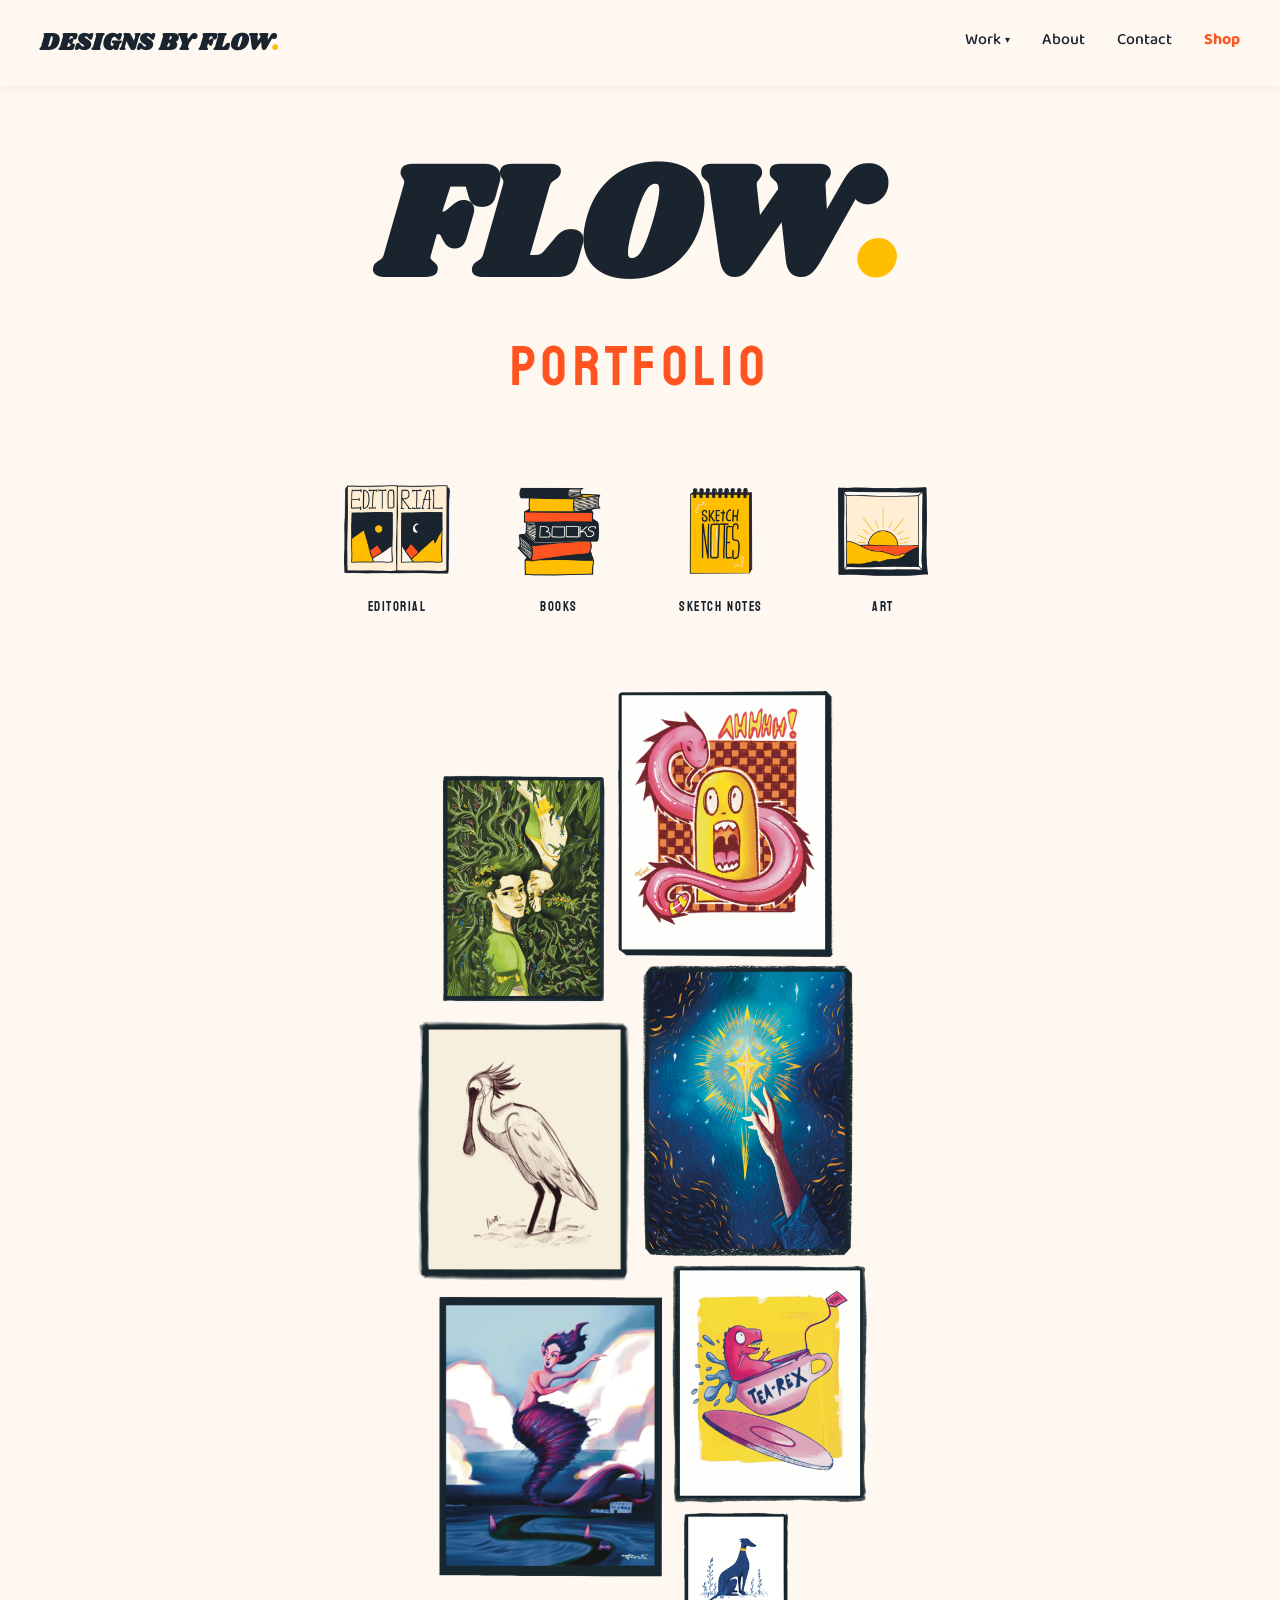
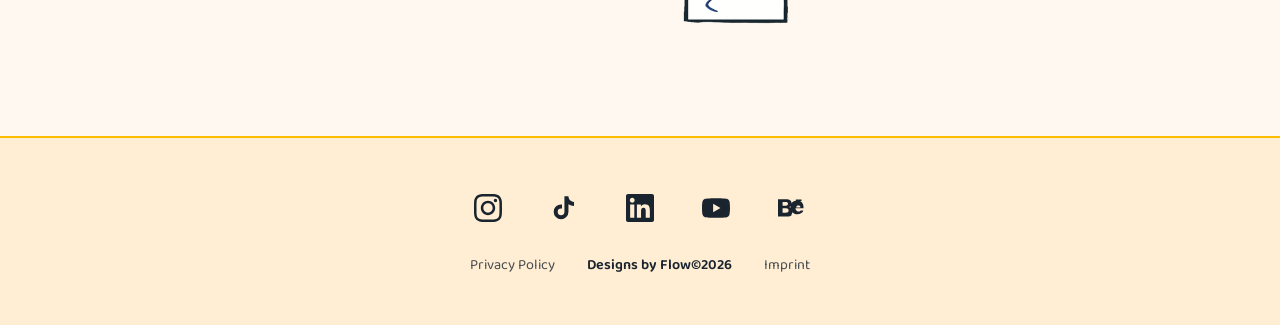
==== index.html @ cea5ba16 "Deploy from draft: 05a7e318e3d18e5c9013bb4d292ae86a891571ad" ====
<!DOCTYPE html>
<html lang="en">
<head>
  <meta charset="UTF-8">
  <meta name="viewport" content="width=device-width, initial-scale=1.0">
  <meta name="description" content="Designs by Flow — editorial work, book illustration, sketchnotes, and personal art.">
  <meta property="og:title" content="Designs by Flow">
  <meta property="og:description" content="Editorial work, book illustration, sketchnotes, and personal art.">
  <meta property="og:type" content="website">
  <meta property="og:url" content="https://yourwebsite.com">
  <title>Designs by Flow</title>
  <link rel="stylesheet" href="css/styles.css">
  <link rel="canonical" href="https://yourwebsite.com">
</head>
<body>
  <!-- HEADER -->
  <header>
    <div class="header-container">
      <a href="index.html" class="logo">DESIGNS BY FLOW<span class="logo-dot">.</span></a>
      <button class="mobile-menu-btn" aria-label="Toggle navigation menu">☰</button>
      <nav>
        <div class="nav-dropdown">
          <a href="index.html">Work <span class="dropdown-arrow">▾</span></a>
          <div class="dropdown-menu">
            <a href="editorial.html">Editorial</a>
            <a href="book.html">Books</a>
            <a href="sketchnotes.html">Sketch Notes</a>
            <a href="art.html">Art</a>
          </div>
        </div>
        <a href="about.html">About</a>
        <a href="contact.html">Contact</a>
        <a href="shop.html" class="nav-shop">Shop</a>
      </nav>
    </div>
  </header>

  <!-- MAIN CONTENT -->
  <main>

    <!-- HERO -->
    <section class="portfolio-hero" id="home">
      <h1>FLOW<span class="logo-dot">.</span></h1>
      <p class="portfolio-subtitle">Portfolio</p>

      <!-- CATEGORY NAV CARDS -->
      <nav class="category-nav" aria-label="Portfolio categories">
        <a href="editorial.html" class="category-nav-card">
          <img src="assets/icon-editorial.jpg" alt="Editorial" class="category-nav-img">
          <span class="category-nav-label">Editorial</span>
        </a>
        <a href="book.html" class="category-nav-card">
          <img src="assets/icon-books.jpg" alt="Books" class="category-nav-img">
          <span class="category-nav-label">Books</span>
        </a>
        <a href="sketchnotes.html" class="category-nav-card">
          <img src="assets/icon-sketchnotes.jpg" alt="Sketch Notes" class="category-nav-img">
          <span class="category-nav-label">Sketch Notes</span>
        </a>
        <a href="art.html" class="category-nav-card">
          <img src="assets/icon-art.jpg" alt="Art" class="category-nav-img">
          <span class="category-nav-label">Art</span>
        </a>
      </nav>

      <div class="hero-artwork">
        <img src="assets/hero-artwork.png" alt="Featured artwork">
      </div>
    </section>

  </main>

  <!-- FOOTER -->
  <footer class="simple">
    <div class="social-links">
      <a href="https://www.instagram.com/flow.illustration/" title="Instagram" aria-label="Instagram">
        <svg xmlns="http://www.w3.org/2000/svg" width="28" height="28" viewBox="0 0 24 24" fill="currentColor"><path d="M12 2.163c3.204 0 3.584.012 4.85.07 3.252.148 4.771 1.691 4.919 4.919.058 1.265.069 1.645.069 4.849 0 3.205-.012 3.584-.069 4.849-.149 3.225-1.664 4.771-4.919 4.919-1.266.058-1.644.07-4.85.07-3.204 0-3.584-.012-4.849-.07-3.26-.149-4.771-1.699-4.919-4.92-.058-1.265-.07-1.644-.07-4.849 0-3.204.013-3.583.07-4.849.149-3.227 1.664-4.771 4.919-4.919 1.266-.057 1.645-.069 4.849-.069zm0-2.163c-3.259 0-3.667.014-4.947.072-4.358.2-6.78 2.618-6.98 6.98-.059 1.281-.073 1.689-.073 4.948 0 3.259.014 3.668.072 4.948.2 4.358 2.618 6.78 6.98 6.98 1.281.058 1.689.072 4.948.072 3.259 0 3.668-.014 4.948-.072 4.354-.2 6.782-2.618 6.979-6.98.059-1.28.073-1.689.073-4.948 0-3.259-.014-3.667-.072-4.947-.196-4.354-2.617-6.78-6.979-6.98-1.281-.059-1.69-.073-4.949-.073zm0 5.838c-3.403 0-6.162 2.759-6.162 6.162s2.759 6.163 6.162 6.163 6.162-2.759 6.162-6.163c0-3.403-2.759-6.162-6.162-6.162zm0 10.162c-2.209 0-4-1.79-4-4 0-2.209 1.791-4 4-4s4 1.791 4 4c0 2.21-1.791 4-4 4zm6.406-11.845c-.796 0-1.441.645-1.441 1.44s.645 1.44 1.441 1.44c.795 0 1.439-.645 1.439-1.44s-.644-1.44-1.439-1.44z"/></svg>
      </a>
      <a href="https://www.tiktok.com/@designsbyflow" title="TikTok" aria-label="TikTok">
        <svg xmlns="http://www.w3.org/2000/svg" width="28" height="28" viewBox="0 0 24 24" fill="currentColor"><path d="M19.59 6.69a4.83 4.83 0 0 1-3.77-4.25V2h-3.45v13.67a2.89 2.89 0 0 1-2.88 2.5 2.89 2.89 0 0 1-2.89-2.89 2.89 2.89 0 0 1 2.89-2.89c.28 0 .54.04.79.1V9.01a6.34 6.34 0 0 0-.79-.05 6.34 6.34 0 0 0-6.34 6.34 6.34 6.34 0 0 0 6.34 6.34 6.34 6.34 0 0 0 6.33-6.34V8.69a8.18 8.18 0 0 0 4.78 1.53V6.77a4.85 4.85 0 0 1-1.01-.08z"/></svg>
      </a>
      <a href="https://www.linkedin.com/in/floriane-woodley-155141301/" title="LinkedIn" aria-label="LinkedIn">
        <svg xmlns="http://www.w3.org/2000/svg" width="28" height="28" viewBox="0 0 24 24" fill="currentColor"><path d="M20.447 20.452h-3.554v-5.569c0-1.328-.027-3.037-1.852-3.037-1.853 0-2.136 1.445-2.136 2.939v5.667H9.351V9h3.414v1.561h.046c.477-.9 1.637-1.85 3.37-1.85 3.601 0 4.267 2.37 4.267 5.455v6.286zM5.337 7.433c-1.144 0-2.063-.926-2.063-2.065 0-1.138.92-2.063 2.063-2.063 1.14 0 2.064.925 2.064 2.063 0 1.139-.925 2.065-2.064 2.065zm1.782 13.019H3.555V9h3.564v11.452zM22.225 0H1.771C.792 0 0 .774 0 1.729v20.542C0 23.227.792 24 1.771 24h20.451C23.2 24 24 23.227 24 22.271V1.729C24 .774 23.2 0 22.222 0h.003z"/></svg>
      </a>
      <a href="https://www.youtube.com/@flow.illustration" title="YouTube" aria-label="YouTube">
        <svg xmlns="http://www.w3.org/2000/svg" width="28" height="28" viewBox="0 0 24 24" fill="currentColor"><path d="M23.498 6.186a3.016 3.016 0 0 0-2.122-2.136C19.505 3.545 12 3.545 12 3.545s-7.505 0-9.377.505A3.017 3.017 0 0 0 .502 6.186C0 8.07 0 12 0 12s0 3.93.502 5.814a3.016 3.016 0 0 0 2.122 2.136c1.871.505 9.376.505 9.376.505s7.505 0 9.377-.505a3.015 3.015 0 0 0 2.122-2.136C24 15.93 24 12 24 12s0-3.93-.502-5.814zM9.545 15.568V8.432L15.818 12l-6.273 3.568z"/></svg>
      </a>
      <a href="https://www.behance.net/florianewoodley" title="Behance" aria-label="Behance">
        <svg xmlns="http://www.w3.org/2000/svg" width="28" height="28" viewBox="0 0 24 24" fill="currentColor"><path d="M6.938 4.503c.702 0 1.34.06 1.92.188.577.13 1.07.33 1.485.61.41.28.733.65.96 1.12.225.47.34 1.05.34 1.73 0 .74-.17 1.36-.507 1.86-.338.5-.837.9-1.502 1.22.906.26 1.576.72 2.022 1.37.448.66.665 1.45.665 2.36 0 .75-.13 1.39-.41 1.93-.28.55-.67 1-.16 1.35-.49.35-1.05.61-1.68.78-.63.17-1.3.25-2.01.25H0V4.49l6.938.013zm-.34 5.65c.585 0 1.063-.14 1.437-.42.374-.28.558-.7.558-1.27 0-.31-.056-.57-.168-.78-.11-.21-.268-.37-.468-.49-.2-.12-.43-.2-.69-.25-.26-.04-.535-.06-.822-.06H3.93v3.27h2.668zm.16 5.9c.317 0 .617-.03.9-.09s.53-.16.742-.31c.21-.14.38-.34.5-.58.12-.24.185-.54.185-.9 0-.72-.2-1.23-.602-1.54-.4-.3-.935-.45-1.6-.45H3.93v3.87h2.828zm9.578-1.44c.317.308.77.463 1.37.463.427 0 .794-.107 1.103-.32.308-.214.497-.443.57-.69h2.31c-.37 1.15-1.01 1.97-1.93 2.46-.92.49-2.01.74-3.27.74-.89 0-1.69-.14-2.4-.43-.71-.29-1.31-.69-1.8-1.21-.49-.52-.87-1.14-1.12-1.87-.26-.72-.39-1.52-.39-2.38 0-.84.13-1.62.4-2.34.27-.72.65-1.34 1.14-1.87.49-.52 1.09-.93 1.79-1.22.7-.29 1.48-.44 2.33-.44.95 0 1.78.18 2.49.55.71.37 1.3.87 1.76 1.5.46.63.8 1.35.99 2.16.19.81.25 1.66.17 2.55h-6.89c0 .68.23 1.31.55 1.62zm2.39-4.42c-.25-.27-.65-.4-1.21-.4-.35 0-.64.06-.87.17-.23.11-.41.25-.56.42-.14.17-.24.35-.3.55-.06.2-.1.38-.11.56h3.58c-.07-.59-.27-1.03-.53-1.3zm-3.44-5.47h4.87v1.17h-4.87V4.72z"/></svg>
      </a>
    </div>
    <div class="footer-legal">
      <a href="privacy-policy.html">Privacy Policy</a>
      <span>Designs by Flow©<span id="copyright-year"></span><script>document.getElementById("copyright-year").textContent=new Date().getFullYear();</script></span>
      <a href="imprint.html">Imprint</a>
    </div>
  </footer>

  <script src="js/script.js"></script>
</body>
</html>
---- css/styles.css ----
/* 
  Website Stylesheet
  Color Palette:
  - Primary: #FFBF00
  - Accent: #FF5420
  - Text: #19242F
  - Background: #FFF8F1
  - Alt Background: #FFEED3
  
  Typography:
  - Headings (H1): Shrikhand
  - Subheadings (H2-H4): Bayon
  - Body: Baloo Bhai 2
*/

/* ===== SELF-HOSTED FONTS ===== */
@font-face {
  font-family: 'Shrikhand';
  font-style: normal;
  font-weight: 400;
  font-display: swap;
  src: url('../fonts/shrikhand-regular.ttf') format('truetype');
}

@font-face {
  font-family: 'Bayon';
  font-style: normal;
  font-weight: 400;
  font-display: swap;
  src: url('../fonts/bayon-regular.ttf') format('truetype');
}

@font-face {
  font-family: 'Baloo Bhai 2';
  font-style: normal;
  font-weight: 400;
  font-display: swap;
  src: url('../fonts/baloo-bhai-2-400.ttf') format('truetype');
}

@font-face {
  font-family: 'Baloo Bhai 2';
  font-style: normal;
  font-weight: 500;
  font-display: swap;
  src: url('../fonts/baloo-bhai-2-500.ttf') format('truetype');
}

@font-face {
  font-family: 'Baloo Bhai 2';
  font-style: normal;
  font-weight: 600;
  font-display: swap;
  src: url('../fonts/baloo-bhai-2-600.ttf') format('truetype');
}

@font-face {
  font-family: 'Baloo Bhai 2';
  font-style: normal;
  font-weight: 700;
  font-display: swap;
  src: url('../fonts/baloo-bhai-2-700.ttf') format('truetype');
}

/* ===== CSS VARIABLES ===== */
:root {
  --primary: #FFBF00;
  --accent: #FF5420;
  --text: #19242F;
  --background: #FFF8F1;
  --alt-background: #FFEED3;
  
  /* Typography */
  --font-heading: 'Shrikhand', cursive;
  --font-subheading: 'Bayon', sans-serif;
  --font-body: 'Baloo Bhai 2', sans-serif;
  
  /* Spacing */
  --space-xs: 0.5rem;
  --space-sm: 1rem;
  --space-md: 1.5rem;
  --space-lg: 2rem;
  --space-xl: 3rem;
  --space-2xl: 4rem;
  
  /* Border Radius for rounded, soft shapes */
  --radius-sm: 1rem;
  --radius-md: 8px;
  --radius-lg: 2rem;
  --radius-xl: 3rem;
}

/* ===== RESET & BASE STYLES ===== */
* {
  margin: 0;
  padding: 0;
  box-sizing: border-box;
}

html {
  scroll-behavior: smooth;
}

body {
  font-family: var(--font-body);
  color: var(--text);
  background-color: var(--background);
  line-height: 1.6;
  overflow-x: hidden;
}

/* ===== TYPOGRAPHY ===== */
h1 {
  font-family: var(--font-heading);
  font-size: clamp(2rem, 8vw, 3.5rem);
  line-height: 1.2;
  margin-bottom: var(--space-lg);
  color: var(--text);
  text-transform: uppercase;
}

h2 {
  font-family: var(--font-subheading);
  font-size: clamp(2rem, 6vw, 3.5rem);
  line-height: 1.3;
  margin-bottom: var(--space-md);
  color: var(--text);
  text-transform: uppercase;
}

h3 {
  font-family: var(--font-subheading);
  font-size: clamp(1.5rem, 4.5vw, 2.25rem);
  line-height: 1.3;
  margin-bottom: var(--space-md);
  color: var(--text);
  text-transform: uppercase;
}

h4 {
  font-family: var(--font-subheading);
  font-size: 1.35rem;
  margin-bottom: var(--space-sm);
  color: var(--text);
  text-transform: uppercase;
}

p {
  font-size: 1rem;
  margin-bottom: var(--space-md);
  max-width: 65ch;
  line-height: 1.8;
}

a {
  color: var(--text);
  text-decoration: none;
  transition: color 0.3s ease;
}

a:hover {
  color: var(--accent);
}

.project p a {
  color: var(--accent);
}

.project p {
  max-width: 100%;
}

/* ===== BUTTONS ===== */
.btn {
  display: inline-flex;
  align-items: center;
  justify-content: center;
  padding: var(--space-md) var(--space-lg);
  font-family: var(--font-body);
  font-size: 1rem;
  font-weight: 600;
  border: none;
  border-radius: var(--radius-lg);
  cursor: pointer;
  transition: all 0.3s ease;
  text-decoration: none;
  gap: var(--space-sm);
}

.btn-primary {
  background-color: var(--primary);
  color: var(--text);
  box-shadow: 0 4px 15px rgba(255, 191, 0, 0.3);
}

.btn-primary:hover {
  background-color: var(--accent);
  box-shadow: 0 6px 20px rgba(255, 84, 32, 0.4);
  transform: translateY(-2px);
}

.btn-secondary {
  background-color: transparent;
  color: var(--text);
  border: 2px solid var(--primary);
}

.btn-secondary:hover {
  background-color: var(--primary);
  color: var(--text);
}

/* ===== HEADER & NAVIGATION ===== */
header {
  background-color: var(--background);
  padding: var(--space-md) var(--space-lg);
  position: sticky;
  top: 0;
  z-index: 100;
  box-shadow: 0 2px 10px rgba(0, 0, 0, 0.05);
}

.header-container {
  max-width: 1200px;
  margin: 0 auto;
  display: flex;
  justify-content: space-between;
  align-items: center;
  gap: var(--space-md);
}

.logo {
  font-family: var(--font-heading);
  font-size: 1.5rem;
  color: var(--text);
  font-weight: bold;
}

nav {
  display: flex;
  gap: var(--space-lg);
  align-items: center;
}

nav a {
  font-family: var(--font-body);
  font-weight: 500;
  position: relative;
  padding-bottom: 0.25rem;
}

nav a::after {
  content: '';
  position: absolute;
  bottom: 0;
  left: 0;
  width: 0;
  height: 2px;
  background-color: var(--primary);
  transition: width 0.3s ease;
}

nav a:hover::after {
  width: 100%;
}

.nav-cta {
  margin-left: var(--space-md);
}

.mobile-menu-btn {
  display: none;
  background: none;
  border: none;
  font-size: 1.5rem;
  cursor: pointer;
  color: var(--text);
}

/* ===== MAIN CONTENT ===== */
main {
  max-width: 1200px;
  margin: 0 auto;
  padding: 0 var(--space-lg);
}

section {
  padding: var(--space-2xl) 0;
}

section.alt-bg {
  background-color: var(--alt-background);
  margin: var(--space-2xl) 0;
  padding: var(--space-2xl) var(--space-lg);
  border-radius: var(--radius-lg);
}

/* ===== HERO SECTION ===== */
.hero {
  display: flex;
  flex-direction: column;
  align-items: center;
  text-align: center;
  gap: var(--space-lg);
  padding: var(--space-2xl) 0;
  min-height: 60vh;
  display: flex;
  justify-content: center;
}

.hero h1 {
  max-width: 800px;
}

.hero p {
  font-size: 1.1rem;
  max-width: 600px;
  margin: 0 auto var(--space-lg);
}

.hero-cta {
  display: flex;
  gap: var(--space-md);
  justify-content: center;
  flex-wrap: wrap;
}

/* ===== WORK CATEGORIES SECTION ===== */
.categories {
  display: grid;
  grid-template-columns: repeat(auto-fit, minmax(250px, 1fr));
  gap: var(--space-lg);
  margin: var(--space-xl) 0;
}

.category-card {
  padding: var(--space-xl);
  background: linear-gradient(135deg, var(--primary) 0%, var(--alt-background) 100%);
  border-radius: var(--radius-xl);
  text-align: center;
  display: flex;
  flex-direction: column;
  align-items: center;
  justify-content: center;
  min-height: 200px;
  cursor: pointer;
  transition: all 0.3s ease;
  text-decoration: none;
  color: var(--text);
}

.category-card:hover {
  transform: translateY(-8px);
  box-shadow: 0 15px 40px rgba(255, 84, 32, 0.2);
  background: linear-gradient(135deg, var(--accent) 0%, var(--primary) 100%);
}

.category-card h2 {
  margin: 0;
}

/* ===== FEATURED WORK SECTION ===== */
.featured-work {
  margin: var(--space-2xl) 0;
}

.work-grid {
  display: grid;
  grid-template-columns: repeat(auto-fit, minmax(280px, 1fr));
  gap: var(--space-lg);
  margin: var(--space-xl) 0;
}

.work-item {
  border-radius: var(--radius-lg);
  overflow: hidden;
  box-shadow: 0 5px 20px rgba(0, 0, 0, 0.08);
  transition: transform 0.3s ease, box-shadow 0.3s ease;
}

.work-item:hover {
  transform: translateY(-5px);
  box-shadow: 0 15px 40px rgba(255, 84, 32, 0.15);
}

.work-item img {
  width: 100%;
  height: auto;
  display: block;
  border-radius: var(--radius-lg);
}

/* ===== ABOUT SECTION ===== */
.about-hero {
  margin-bottom: var(--space-lg);
}

.about-hero-inner {
  display: flex;
  gap: var(--space-lg);
  align-items: stretch;
}

.about-hero-image {
  flex: 0 0 45%;
  border-radius: var(--radius-md);
  overflow: hidden;
  position: relative;
}

.about-portrait {
  position: absolute;
  inset: 0;
  width: 100%;
  height: 100%;
  object-fit: cover;
  object-position: center;
  display: block;
}

.about-hero-content {
  flex: 1;
}

.about-hero-content h1.display-heading {
  font-size: clamp(2.5rem, 6vw, 4.5rem);
  text-align: left;
  margin-top: 0;
  margin-bottom: var(--space-sm);
}

.about-hero-content p {
  margin-top: 0;
  margin-bottom: var(--space-md);
}

@media (max-width: 768px) {
  .about-hero-inner {
    flex-direction: column;
  }

  .about-hero-image {
    flex: none;
    width: 100%;
    height: 35vh;
    max-height: 300px;
  }

  .about-portrait {
    position: relative;
    inset: auto;
    width: 100%;
    height: 100%;
  }
}

.skills {
  display: flex;
  gap: var(--space-sm);
  flex-wrap: wrap;
  margin-top: var(--space-md);
}

.skill-badge {
  background-color: var(--primary);
  color: var(--text);
  padding: var(--space-sm) var(--space-md);
  border-radius: var(--radius-md);
  font-size: 0.95rem;
  font-weight: 500;
}

/* ===== CONTACT FORM ===== */
.contact-section {
  padding: var(--space-2xl) var(--space-xl);
}

.contact-layout {
  max-width: 1100px;
  margin: 0 auto;
  display: grid;
  grid-template-columns: 1fr 1.2fr;
  gap: var(--space-2xl);
  align-items: start;
}

.contact-intro {
  padding-top: var(--space-sm);
}

.contact-heading {
  font-family: var(--font-heading);
  font-size: clamp(2rem, 4.5vw, 3.5rem);
  line-height: 1.1;
  margin-bottom: var(--space-lg);
  color: var(--text);
  text-transform: uppercase;
  white-space: nowrap;
}

.contact-subheading {
  font-family: var(--font-subheading);
  font-size: clamp(1.2rem, 3vw, 1.6rem);
  text-transform: uppercase;
  color: var(--accent);
  margin-bottom: 0;
}

.contact-intro p {
  font-size: 1.1rem;
  line-height: 1.7;
  margin-top: -0.6rem;
  margin-bottom: var(--space-sm);
}

.contact-email-link {
  color: var(--text);
  font-weight: 400;
  text-decoration: none;
  border-bottom: 1px solid var(--text);
  transition: color 0.2s, border-color 0.2s;
}
.contact-email-link:hover {
  color: var(--accent);
  border-color: var(--accent);
}

.contact-form {
  display: flex;
  flex-direction: column;
  gap: var(--space-md);
}

.form-row {
  display: grid;
  grid-template-columns: 1fr 1fr;
  gap: var(--space-md);
}

.form-group {
  display: flex;
  flex-direction: column;
}

.form-group label {
  font-weight: 600;
  margin-bottom: var(--space-xs);
  color: var(--text);
  font-size: 0.95rem;
}

.form-group .required {
  font-weight: 400;
  opacity: 0.6;
}

.form-group input,
.form-group textarea {
  padding: var(--space-sm) 0;
  border: none;
  border-bottom: 2px solid var(--text);
  border-radius: 0;
  font-family: var(--font-body);
  font-size: 1rem;
  color: var(--text);
  background-color: transparent;
  transition: border-color 0.3s ease;
}

.form-group input:focus,
.form-group textarea:focus {
  outline: none;
  border-bottom-color: var(--accent);
}

.form-group textarea {
  resize: vertical;
  min-height: 150px;
}

.form-submit {
  align-self: flex-start;
}

.privacy-notice {
  font-size: 0.9rem;
  color: var(--text);
  opacity: 0.7;
}

/* ===== CTA SECTION ===== */
.cta-section {
  text-align: center;
  padding: var(--space-2xl);
  background: linear-gradient(135deg, var(--primary) 0%, var(--alt-background) 100%);
  border-radius: var(--radius-xl);
  margin: var(--space-2xl) 0;
}

.cta-section h2 {
  margin-bottom: var(--space-lg);
}

/* ===== FOOTER ===== */
footer {
  background-color: var(--alt-background);
  margin-top: var(--space-2xl);
  padding: var(--space-2xl) var(--space-lg);
  border-top: 2px solid var(--primary);
}

.footer-container {
  max-width: 1200px;
  margin: 0 auto;
}

.footer-content {
  display: grid;
  grid-template-columns: repeat(auto-fit, minmax(250px, 1fr));
  gap: var(--space-xl);
  margin-bottom: var(--space-lg);
}

.footer-section h4 {
  color: var(--accent);
  margin-bottom: var(--space-md);
}

.footer-links {
  display: flex;
  flex-direction: column;
  gap: var(--space-sm);
}

.social-links {
  display: flex;
  gap: var(--space-md);
  flex-wrap: wrap;
}

.social-links a {
  display: inline-flex;
  align-items: center;
  justify-content: center;
  width: 45px;
  height: 45px;
  background-color: var(--primary);
  border-radius: var(--radius-md);
  color: var(--text);
  font-weight: bold;
  transition: all 0.3s ease;
}

.social-links a:hover {
  background-color: var(--accent);
  transform: translateY(-3px);
}

.footer-bottom {
  border-top: 1px solid var(--primary);
  padding-top: var(--space-md);
  text-align: center;
  font-size: 0.9rem;
}

/* ===== CATEGORY PAGES ===== */
.category-header {
  margin-bottom: var(--space-md);
  text-align: center;
}

.category-header p {
  max-width: 60ch;
  margin-left: auto;
  margin-right: auto;
}

/* ===== EDITORIAL HERO ===== */
.editorial-hero {
  margin-bottom: var(--space-lg);
}

.editorial-hero-inner {
  display: flex;
  gap: var(--space-lg);
  align-items: stretch;
}

.editorial-hero-image {
  flex: 0 0 45%;
  border-radius: var(--radius-md);
  overflow: hidden;
  position: relative;
}

.editorial-hero-image img {
  position: absolute;
  inset: 0;
  width: 100%;
  height: 100%;
  object-fit: cover;
  object-position: center;
  display: block;
}

.editorial-hero-content {
  flex: 1;
}

.editorial-hero .display-heading {
  font-size: clamp(2.5rem, 6vw, 4.5rem);
  text-align: left;
  margin-top: 0;
  margin-bottom: var(--space-md);
}

.editorial-hero-text {
  max-width: 100ch;
  margin-top: 0;
}

@media (max-width: 768px) {
  .editorial-hero-inner {
    flex-direction: column;
  }

  .editorial-hero-image {
    flex: none;
    width: 100%;
  }

  .editorial-hero-image img {
    position: relative;
    inset: auto;
    width: 100%;
    height: 35vh;
    max-height: 300px;
    object-fit: cover;
  }

  .editorial-hero .display-heading {
    margin-top: var(--space-md);
  }
}

.project {
  margin: var(--space-md) 0;
}

.project h3 {
  color: var(--accent);
}

.project-images {
  display: grid;
  grid-template-columns: 1fr 1fr;
  gap: var(--space-md);
  margin: var(--space-lg) 0;
}

.project-images img {
  width: 100%;
  height: auto;
  border-radius: var(--radius-md);
  box-shadow: 0 5px 20px rgba(0, 0, 0, 0.08);
}

/* Constrain height on interior spread images to reduce white space */
.project-images img:nth-child(1),
.project-images img:nth-child(2),
.project-images img:nth-child(3) {
  height: 38vw;
  max-height: 520px;
  object-fit: cover;
  object-position: center;
}

/* Full-width images: 1, 2, 3, 4, 7 */
.project-images img:nth-child(1),
.project-images img:nth-child(2),
.project-images img:nth-child(3),
.project-images img:nth-child(4),
.project-images img:nth-child(7) {
  grid-column: 1 / -1;
}

/* 3-column image grid for sketchnotes/graphic recording */
.project-grid {
  display: grid;
  grid-template-columns: repeat(3, 1fr);
  gap: var(--space-md);
  margin: var(--space-lg) 0;
}

.project-grid img {
  width: 100%;
  aspect-ratio: 3 / 4;
  object-fit: cover;
  object-position: center;
  border-radius: var(--radius-md);
  box-shadow: 0 5px 20px rgba(0, 0, 0, 0.08);
}

@media (max-width: 768px) {
  .project-grid {
    grid-template-columns: 1fr;
  }
}

/* ===== BOOK PAGE ===== */
/*
  All image sections use the same two-column layout:
  two explicit flex columns let images stack at their natural proportions,
  so portrait illustrations are tall and landscape spreads are short.
*/

/* World of Colours grid — book-7 is a standalone item so it can be
   placed independently on desktop and ordered independently on mobile */

/* Desktop: explicit grid placement */
.woc-grid {
  grid-template-columns: 1fr 1fr;
}

.woc-hero {
  grid-column: 1;
  grid-row: 1;
  width: 100%;
  height: 100%;         /* fills the full row height as it expands */
  min-height: 200px;
  display: block;
  object-fit: cover;    /* crops to fill, no distortion */
  object-position: center;
  border-radius: var(--radius-md);
  box-shadow: 0 5px 20px rgba(0, 0, 0, 0.08);
}

.woc-images {
  grid-column: 1;
  grid-row: 2;
}

.woc-content {
  grid-column: 2;
  grid-row: 1 / 3; /* spans both rows */
}

/* — Inline text cell (title + intro sitting inside the image grid) — */
.book-col-text {
  padding: 0 0 var(--space-sm); /* no top padding — heading lines up with image top */
}

.book-col-text .display-heading {
  font-size: clamp(2rem, 4vw, 3rem);
  text-align: left;
  margin-bottom: var(--space-md);
}

.display-heading-sub {
  font-family: var(--font-subheading);
  color: var(--accent);
  display: block;
  line-height: 1;
}

.book-col-text p {
  max-width: 100%;
}

/* First section has no top margin since text starts the layout */
.book-section--flush {
  margin-top: var(--space-lg);
}

/* Both columns end at the same horizontal line:
   the grid stretches both cols to equal height, and the last
   image in each col expands (with object-fit: cover) to fill
   whatever space remains. */
.book-col-grid--balanced {
  align-items: stretch;
}

.book-col-grid--balanced .book-col {
  height: 100%;
}

.book-col-grid--balanced .book-col img:last-child {
  flex: 1;
  height: 0;        /* lets flex-grow control the height */
  min-height: 120px;
  object-fit: cover;
  object-position: center;
}

/* — Project sections (Book Cover, Icon Library, Children's Book) — */
.book-section {
  margin: var(--space-2xl) 0;
}

.book-section h3 {
  font-family: var(--font-subheading);
  font-size: clamp(1.5rem, 4.5vw, 2.25rem);
  color: var(--accent);
  text-transform: uppercase;
  text-align: center;
  margin-bottom: var(--space-md);
}

.book-section-desc {
  max-width: 55ch;
  margin-bottom: var(--space-lg);
}

/* Heading inside a column (left-aligned, matches column width) */
.book-col-heading {
  font-family: var(--font-subheading);
  font-size: clamp(1.5rem, 4.5vw, 2.25rem);
  color: var(--accent);
  text-transform: uppercase;
  text-align: left;
  margin-bottom: var(--space-md);
}

/* Full-width image sitting below a 2-col grid */
.book-section-full-img {
  display: block;
  width: 100%;
  height: auto;
  border-radius: var(--radius-md);
  box-shadow: 0 5px 20px rgba(0, 0, 0, 0.08);
  margin-top: var(--space-md);
}

/* — 2-col grid shared by all project sections — */
.book-col-grid {
  display: grid;
  grid-template-columns: 1fr 1fr;
  gap: var(--space-md);
  align-items: start;
}

.book-col {
  display: flex;
  flex-direction: column;
  gap: var(--space-md);
}

.book-col img {
  width: 100%;
  height: auto;
  display: block;
  border-radius: var(--radius-md);
  box-shadow: 0 5px 20px rgba(0, 0, 0, 0.08);
}

/* Gallery hover + lightbox */
.project-grid img,
.project-images img,
.book-col img {
  cursor: pointer;
  transition: transform 0.2s ease, box-shadow 0.2s ease;
}
.project-grid img:hover,
.project-images img:hover,
.book-col img:hover {
  transform: scale(1.03);
  box-shadow: 0 10px 40px rgba(0,0,0,0.25);
}

/* Hero image hover — scale the container so overflow:hidden doesn't clip it */
.editorial-hero-image {
  transition: transform 0.2s ease, box-shadow 0.2s ease;
  cursor: pointer;
}
.editorial-hero-image:hover {
  transform: scale(1.03);
  box-shadow: 0 10px 40px rgba(0,0,0,0.25);
}

/* Book page woc-hero */
.woc-hero {
  cursor: pointer;
  transition: transform 0.2s ease, box-shadow 0.2s ease;
}
.woc-hero:hover {
  transform: scale(1.03);
  box-shadow: 0 10px 40px rgba(0,0,0,0.25);
}

/* Lightbox overlay */
#lightbox {
  display: none;
  position: fixed;
  inset: 0;
  background: rgba(0,0,0,0.92);
  z-index: 9999;
  align-items: center;
  justify-content: center;
}
#lightbox.open { display: flex; }

#lightbox img {
  max-width: min(90vw, 1000px);
  max-height: 88vh;
  object-fit: contain;
  border-radius: 4px;
  box-shadow: 0 8px 40px rgba(0,0,0,0.6);
  user-select: none;
}

.lightbox-close {
  position: fixed;
  top: 1.25rem;
  right: 1.5rem;
  background: none;
  border: none;
  color: #fff;
  font-size: 2rem;
  cursor: pointer;
  line-height: 1;
  opacity: 0.7;
  transition: opacity 0.15s;
  z-index: 10000;
}
.lightbox-close:hover { opacity: 1; }

.lightbox-nav {
  position: fixed;
  top: 50%;
  transform: translateY(-50%);
  background: rgba(255,255,255,0.12);
  border: none;
  color: #fff;
  font-size: 1.75rem;
  width: 3rem;
  height: 5rem;
  cursor: pointer;
  border-radius: 4px;
  display: flex;
  align-items: center;
  justify-content: center;
  transition: background 0.15s;
  z-index: 10000;
}
.lightbox-nav:hover { background: rgba(255,255,255,0.25); }
.lightbox-prev { left: 1rem; }
.lightbox-next { right: 1rem; }

.lightbox-counter {
  position: fixed;
  bottom: 1.25rem;
  left: 50%;
  transform: translateX(-50%);
  color: rgba(255,255,255,0.5);
  font-size: 0.85rem;
  letter-spacing: 0.05em;
  z-index: 10000;
}

/* — Mobile — */
@media (max-width: 768px) {
  .book-col-grid {
    grid-template-columns: 1fr;
  }

  /* World of Colours: reset explicit placement so items flow in a
     single column, then use order to get: image → text → images */
  .woc-hero   { grid-column: auto; grid-row: auto; order: 1;
                max-height: 260px; object-fit: cover; object-position: center; }
  .woc-content { grid-column: auto; grid-row: auto; order: 2; }
  .woc-images  { grid-column: auto; grid-row: auto; order: 3; }
}

/* ===== LEGAL PAGES ===== */
.legal-content {
  max-width: 800px;
  margin: 0 auto;
  padding: var(--space-xl) 0;
}

.legal-content p,
.legal-content li {
  font-size: 1.1rem;
}

.legal-content h1 {
  font-size: clamp(2rem, 4vw, 3rem);
  color: var(--text);
}

.legal-content h2 {
  font-size: clamp(1.5rem, 4.5vw, 2.25rem);
  color: var(--text);
  margin-top: var(--space-2xl);
  margin-bottom: var(--space-md);
}

.legal-content h3 {
  color: var(--text);
}

.legal-content h3 {
  margin-top: var(--space-lg);
}

.legal-content ul,
.legal-content ol {
  margin-left: var(--space-lg);
  margin-bottom: var(--space-md);
}

.legal-content li {
  margin-bottom: var(--space-sm);
}

/* ===== RESPONSIVE DESIGN ===== */
@media (max-width: 768px) {
  :root {
    --space-lg: 1.5rem;
    --space-xl: 2rem;
    --space-2xl: 2.5rem;
  }
  
  .header-container {
    flex-wrap: wrap;
    gap: var(--space-sm);
  }
  
  nav {
    order: 3;
    width: 100%;
    flex-direction: column;
    gap: var(--space-sm);
    display: none;
  }
  
  nav.active {
    display: flex;
  }
  
  .mobile-menu-btn {
    display: block;
  }
  
  .logo {
    flex: 1;
  }
  
  .nav-cta {
    margin-left: 0;
  }
  
  .hero {
    min-height: 50vh;
    padding: var(--space-xl) 0;
  }
  
  .categories {
    grid-template-columns: 1fr;
  }
  
  .work-grid {
    grid-template-columns: 1fr;
  }
  
  .footer-content {
    grid-template-columns: 1fr;
  }
  
  .social-links {
    justify-content: center;
  }
  
  section {
    padding: var(--space-xl) 0;
  }
  
  main {
    padding: 0 var(--space-md);
  }
  
  header {
    padding: var(--space-md);
  }
}

@media (max-width: 480px) {
  :root {
    --space-lg: 1rem;
    --space-xl: 1.5rem;
    --space-2xl: 2rem;
    --radius-lg: 1rem;
    --radius-xl: 1.5rem;
  }
  
  h1 {
    font-size: 1.75rem;
  }
  
  h2 {
    font-size: 1.25rem;
  }
  
  .hero-cta {
    flex-direction: column;
  }
  
  .btn {
    width: 100%;
    justify-content: center;
  }
  
  .hero p {
    font-size: 1rem;
  }
  
  p {
    max-width: 100%;
  }
}

/* ===== LOGO DOT ===== */
.logo-dot {
  color: var(--primary);
}

/* ===== DROPDOWN MENU =====
   The "Work" nav item has a dropdown revealing the four portfolio sub-pages
   (Editorial, Books, Sketch Notes, Art).

   Desktop: dropdown appears on hover. An invisible ::before bridge on
   .dropdown-menu fills the gap between the trigger link and the panel so
   the mouse doesn't accidentally leave the hover zone.

   Mobile: hover is disabled. JS toggles .open on .nav-dropdown when the
   user taps "Work", expanding the sub-links inline without closing the
   burger menu. Sub-links are styled in --accent orange on mobile.
   ===== */
.nav-dropdown {
  position: relative;
}

.nav-dropdown > a {
  display: flex;
  align-items: center;
  gap: 0.25rem;
}

.nav-dropdown > a::before {
  content: '';
  display: none;
}

.dropdown-arrow {
  font-size: 0.6rem;
  transition: transform 0.2s ease;
  line-height: 1;
}

.nav-dropdown:hover .dropdown-arrow,
.nav-dropdown.open .dropdown-arrow {
  transform: rotate(180deg);
}

.dropdown-menu {
  position: absolute;
  top: 100%;
  left: 50%;
  transform: translateX(-50%);
  background-color: var(--background);
  box-shadow: 0 4px 20px rgba(0, 0, 0, 0.1);
  border-radius: var(--radius-md);
  padding-top: 0.75rem;
  padding-bottom: var(--space-sm);
  min-width: 160px;
  display: none;
  flex-direction: column;
  z-index: 200;
}

/* Invisible bridge fills the gap so mouse doesn't leave the hover zone */
.dropdown-menu::before {
  content: '';
  position: absolute;
  top: -0.75rem;
  left: 0;
  right: 0;
  height: 0.75rem;
}

.nav-dropdown:hover .dropdown-menu,
.nav-dropdown.open .dropdown-menu {
  display: flex;
}

.dropdown-menu a {
  padding: 0.5rem var(--space-md);
  font-family: var(--font-body);
  font-weight: 500;
  white-space: nowrap;
  display: block;
}

.dropdown-menu a::after {
  display: none;
}

.dropdown-menu a:hover {
  color: var(--primary);
  background-color: var(--alt-background);
}

@media (max-width: 768px) {
  .nav-dropdown {
    width: 100%;
    text-align: center;
    display: flex;
    flex-direction: column;
    align-items: center;
  }

  .nav-dropdown > a {
    justify-content: center;
  }

  .dropdown-menu {
    position: static;
    transform: none;
    box-shadow: none;
    border-radius: 0;
    padding: 0;
    background: transparent;
    display: none;
    align-items: center;
  }

  .nav-dropdown.open .dropdown-menu {
    display: flex;
  }

  .nav-dropdown:hover .dropdown-menu {
    display: none;
  }

  .nav-dropdown.open .dropdown-menu {
    display: flex;
  }

  .dropdown-menu a {
    padding: 0.4rem var(--space-md);
    font-size: 0.9rem;
    color: var(--accent);
  }
}

/* ===== NAV SHOP LINK ===== */
.nav-shop {
  font-weight: 700;
  color: var(--accent) !important;
}

/* ===== PORTFOLIO HERO (Homepage) ===== */
.portfolio-hero {
  text-align: center;
  padding: var(--space-2xl) 0 var(--space-lg);
}

.portfolio-hero h1 {
  font-size: clamp(5rem, 18vw, 10rem);
  line-height: 1;
  margin-bottom: var(--space-sm);
}

.portfolio-subtitle {
  font-family: var(--font-subheading);
  font-size: clamp(2rem, 6vw, 3.5rem);
  color: var(--accent);
  letter-spacing: 0.1em;
  text-transform: uppercase;
  margin-top: -0.5rem;
  margin-bottom: var(--space-xl);
  max-width: none;
}

.hero-artwork {
  display: flex;
  justify-content: center;
  margin-top: var(--space-lg);
}

.hero-artwork img {
  max-width: min(520px, 80vw);
  height: auto;
  display: block;
}

/* ===== PORTFOLIO GRID (Homepage) ===== */
.portfolio-grid {
  display: grid;
  grid-template-columns: repeat(3, 1fr);
  gap: var(--space-md);
  margin: 0 0 var(--space-2xl);
}

.portfolio-grid-item {
  border-radius: var(--radius-md);
  overflow: hidden;
  background-color: var(--alt-background);
  aspect-ratio: 1;
}

.portfolio-grid-item.tall {
  grid-row: span 2;
  aspect-ratio: unset;
}

.portfolio-grid-item.wide {
  grid-column: span 2;
  aspect-ratio: 2 / 1;
}

.portfolio-grid-item a {
  display: block;
  width: 100%;
  height: 100%;
}

.portfolio-grid-item img {
  width: 100%;
  height: 100%;
  object-fit: cover;
  display: block;
  transition: transform 0.4s ease;
}

.portfolio-grid-item:hover img {
  transform: scale(1.04);
}

/* ===== DISPLAY HEADINGS (category pages + about/contact) ===== */
.display-heading {
  font-family: var(--font-heading);
  font-size: clamp(3.5rem, 14vw, 8rem);
  line-height: 1;
  margin-bottom: var(--space-md);
  color: var(--text);
}

.display-subheading {
  font-family: var(--font-subheading);
  font-size: clamp(1.5rem, 4vw, 2.5rem);
  color: var(--accent);
  letter-spacing: 0.3em;
  text-transform: uppercase;
  margin-bottom: var(--space-2xl);
  max-width: none;
}

/* ===== COMING SOON (Shop) ===== */
.coming-soon-section {
  display: flex;
  flex-direction: column;
  align-items: center;
  justify-content: center;
  min-height: 60vh;
  text-align: center;
}

.coming-soon-text {
  font-family: var(--font-subheading);
  font-size: clamp(1.5rem, 5vw, 2.8rem);
  color: var(--accent);
  letter-spacing: 0.05em;
  text-transform: uppercase;
  margin: 0;
  max-width: none;
  line-height: 1.3;
}

/* ===== SIMPLE FOOTER ===== */
footer.simple {
  background-color: var(--alt-background);
  padding: var(--space-xl) var(--space-lg);
  border-top: 2px solid var(--primary);
  text-align: center;
  margin-top: 0;
}

footer.simple .social-links {
  justify-content: center;
  margin-bottom: var(--space-md);
  gap: var(--space-lg);
}

footer.simple .social-links a {
  background-color: transparent;
  color: var(--text);
  width: auto;
  height: auto;
  padding: var(--space-xs);
  border-radius: 0;
}

footer.simple .social-links a:hover {
  color: var(--accent);
  background-color: transparent;
  transform: translateY(-3px);
}

footer.simple .footer-legal {
  display: flex;
  gap: var(--space-lg);
  justify-content: center;
  align-items: center;
  font-size: 0.9rem;
  flex-wrap: wrap;
}

footer.simple .footer-legal a {
  color: var(--text);
  opacity: 0.8;
}

footer.simple .footer-legal a:hover {
  color: var(--accent);
  opacity: 1;
}

footer.simple .footer-legal span {
  font-weight: 600;
}

/* ===== CONTACT FORM ACCENT BUTTON ===== */
.btn-accent {
  background-color: var(--accent);
  color: white;
  box-shadow: 0 4px 15px rgba(255, 84, 32, 0.3);
}

.btn-accent:hover {
  background-color: var(--text);
  color: white;
  box-shadow: 0 6px 20px rgba(25, 36, 47, 0.4);
  transform: translateY(-2px);
}

/* ===== CATEGORY NAV CARDS ===== */
.category-nav {
  display: flex;
  gap: var(--space-lg);
  justify-content: center;
  flex-wrap: wrap;
  margin: var(--space-xl) 0;
}

.category-nav-card {
  display: flex;
  flex-direction: column;
  align-items: center;
  gap: 0px;
  text-decoration: none;
  color: var(--text);
  transition: transform 0.25s ease;
  width: 130px;
}

.category-nav-card:hover {
  transform: translateY(-5px);
  color: var(--text);
}

.category-nav-img {
  width: 130px;
  height: 130px;
  object-fit: contain;
  border-radius: var(--radius-sm);
  background-color: var(--background);
  display: block;
}

.category-nav-icon {
  width: 100%;
  height: auto;
  display: block;
  margin-top: var(--space-xs);
  object-fit: contain;
}

.category-nav-label {
  font-family: var(--font-subheading);
  font-size: 0.8rem;
  letter-spacing: 0.12em;
  text-transform: uppercase;
  text-align: center;
}

/* ===== SCATTERED PORTFOLIO (Homepage) ===== */
.portfolio-scatter {
  display: flex;
  flex-wrap: wrap;
  justify-content: center;
  align-items: center;
  gap: 0;
  padding: var(--space-2xl) 0;
}

.scatter-item {
  background: white;
  padding: 10px 10px 32px;
  box-shadow: 2px 4px 18px rgba(0, 0, 0, 0.14);
  margin: -18px;
  position: relative;
  transition: transform 0.3s ease, z-index 0.3s ease, box-shadow 0.3s ease;
  z-index: 1;
}

.scatter-item:hover {
  transform: rotate(0deg) scale(1.06) !important;
  z-index: 20;
  box-shadow: 4px 8px 30px rgba(0, 0, 0, 0.22);
}

.scatter-item img {
  display: block;
  width: 200px;
  height: 240px;
  object-fit: cover;
  background-color: var(--alt-background);
}

.scatter-item.landscape img {
  width: 260px;
  height: 180px;
}

.scatter-item.small img {
  width: 150px;
  height: 180px;
}

/* Individual rotations */
.scatter-item:nth-child(1)  { transform: rotate(-3deg);   z-index: 3; }
.scatter-item:nth-child(2)  { transform: rotate(2.5deg);  z-index: 5; }
.scatter-item:nth-child(3)  { transform: rotate(-1.5deg); z-index: 2; }
.scatter-item:nth-child(4)  { transform: rotate(3deg);    z-index: 6; }
.scatter-item:nth-child(5)  { transform: rotate(-2.5deg); z-index: 4; }
.scatter-item:nth-child(6)  { transform: rotate(1.5deg);  z-index: 7; }
.scatter-item:nth-child(7)  { transform: rotate(-2deg);   z-index: 3; }
.scatter-item:nth-child(8)  { transform: rotate(2deg);    z-index: 5; }

@media (max-width: 768px) {
  .scatter-item {
    margin: var(--space-sm);
  }
  .scatter-item:nth-child(n) {
    transform: rotate(0deg) !important;
  }
  .scatter-item img,
  .scatter-item.landscape img,
  .scatter-item.small img {
    width: 140px;
    height: 160px;
  }
  /* 2×2 grid on mobile */
  .category-nav {
    display: grid;
    grid-template-columns: 1fr 1fr;
    gap: var(--space-md);
    max-width: 380px;
    margin-left: auto;
    margin-right: auto;
  }
  .category-nav-card {
    width: 100%;
  }
  .category-nav-img {
    width: 100%;
    height: 120px;
  }
  .category-nav-icon {
    width: 100%;
  }
}

/* Responsive portfolio grid */
@media (max-width: 768px) {
  .portfolio-grid {
    grid-template-columns: repeat(2, 1fr);
  }

  .portfolio-grid-item.tall {
    grid-row: span 1;
    aspect-ratio: 1;
  }

  .portfolio-grid-item.wide {
    grid-column: span 2;
  }
}

@media (max-width: 480px) {
  .portfolio-grid {
    grid-template-columns: repeat(2, 1fr);
    gap: var(--space-sm);
  }

  .portfolio-grid-item.wide {
    grid-column: span 2;
  }
}

/* ===== ABOUT CLOSING LINE ===== */
.about-closing {
  font-family: 'Bayon', sans-serif;
  line-height: 1.4;
  margin-top: 1.5em;
}

@media (max-width: 768px) {
  .about-closing {
    line-height: 1.7;
    margin-top: 2em;
  }
}

/* ===== CONTACT RESPONSIVE ===== */
@media (max-width: 768px) {
  .contact-layout {
    grid-template-columns: 1fr;
    gap: var(--space-xl);
  }

  .contact-section {
    padding: var(--space-xl) var(--space-md);
  }

  .form-row {
    grid-template-columns: 1fr;
  }
}

/* ===== PRINT STYLES ===== */
@media print {
  header,
  footer,
  .cta-section,
  .contact-section {
    display: none;
  }
}

/* ===== ANIMATIONS ===== */
@keyframes fadeIn {
  from {
    opacity: 0;
    transform: translateY(20px);
  }
  to {
    opacity: 1;
    transform: translateY(0);
  }
}

.fade-in {
  animation: fadeIn 0.6s ease-out;
}

/* ===== ACCESSIBILITY ===== */
:focus-visible {
  outline: 3px solid var(--accent);
  outline-offset: 2px;
}

.sr-only {
  position: absolute;
  width: 1px;
  height: 1px;
  padding: 0;
  margin: -1px;
  overflow: hidden;
  clip: rect(0, 0, 0, 0);
  white-space: nowrap;
  border-width: 0;
}
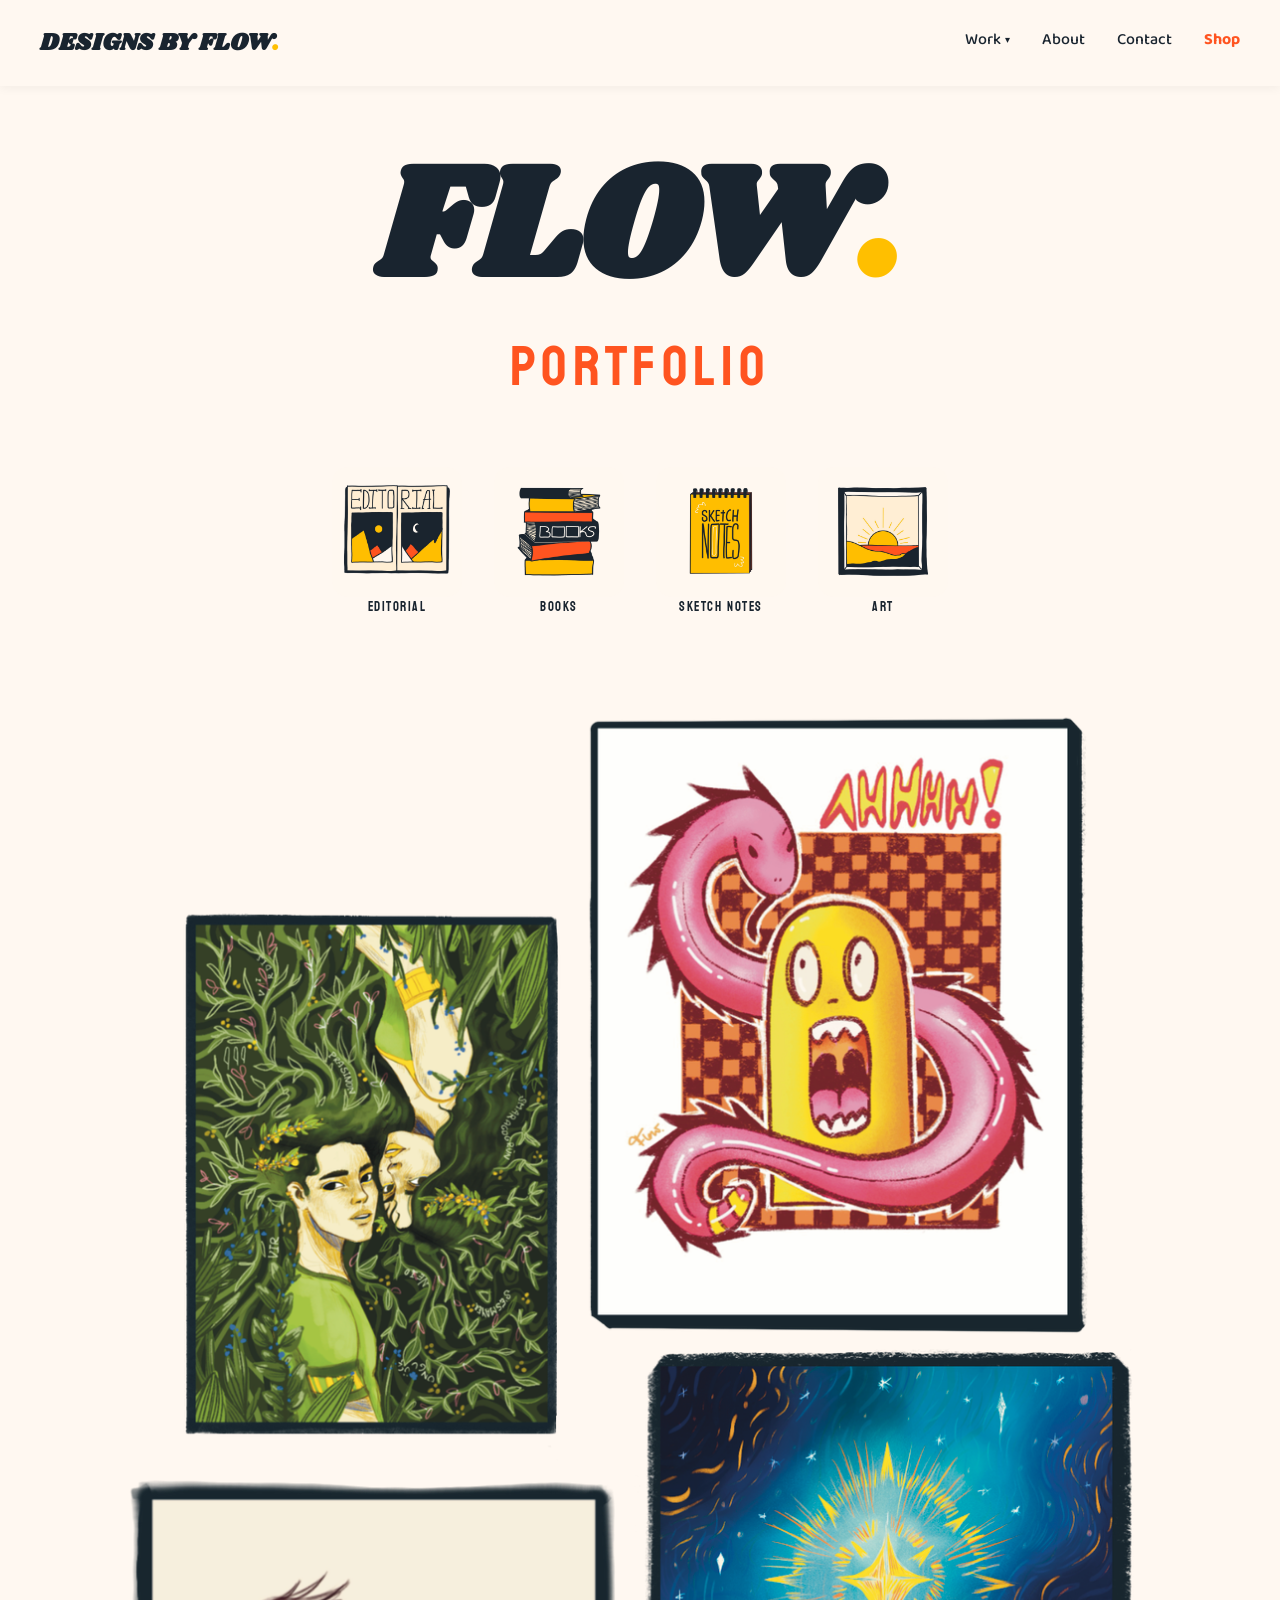
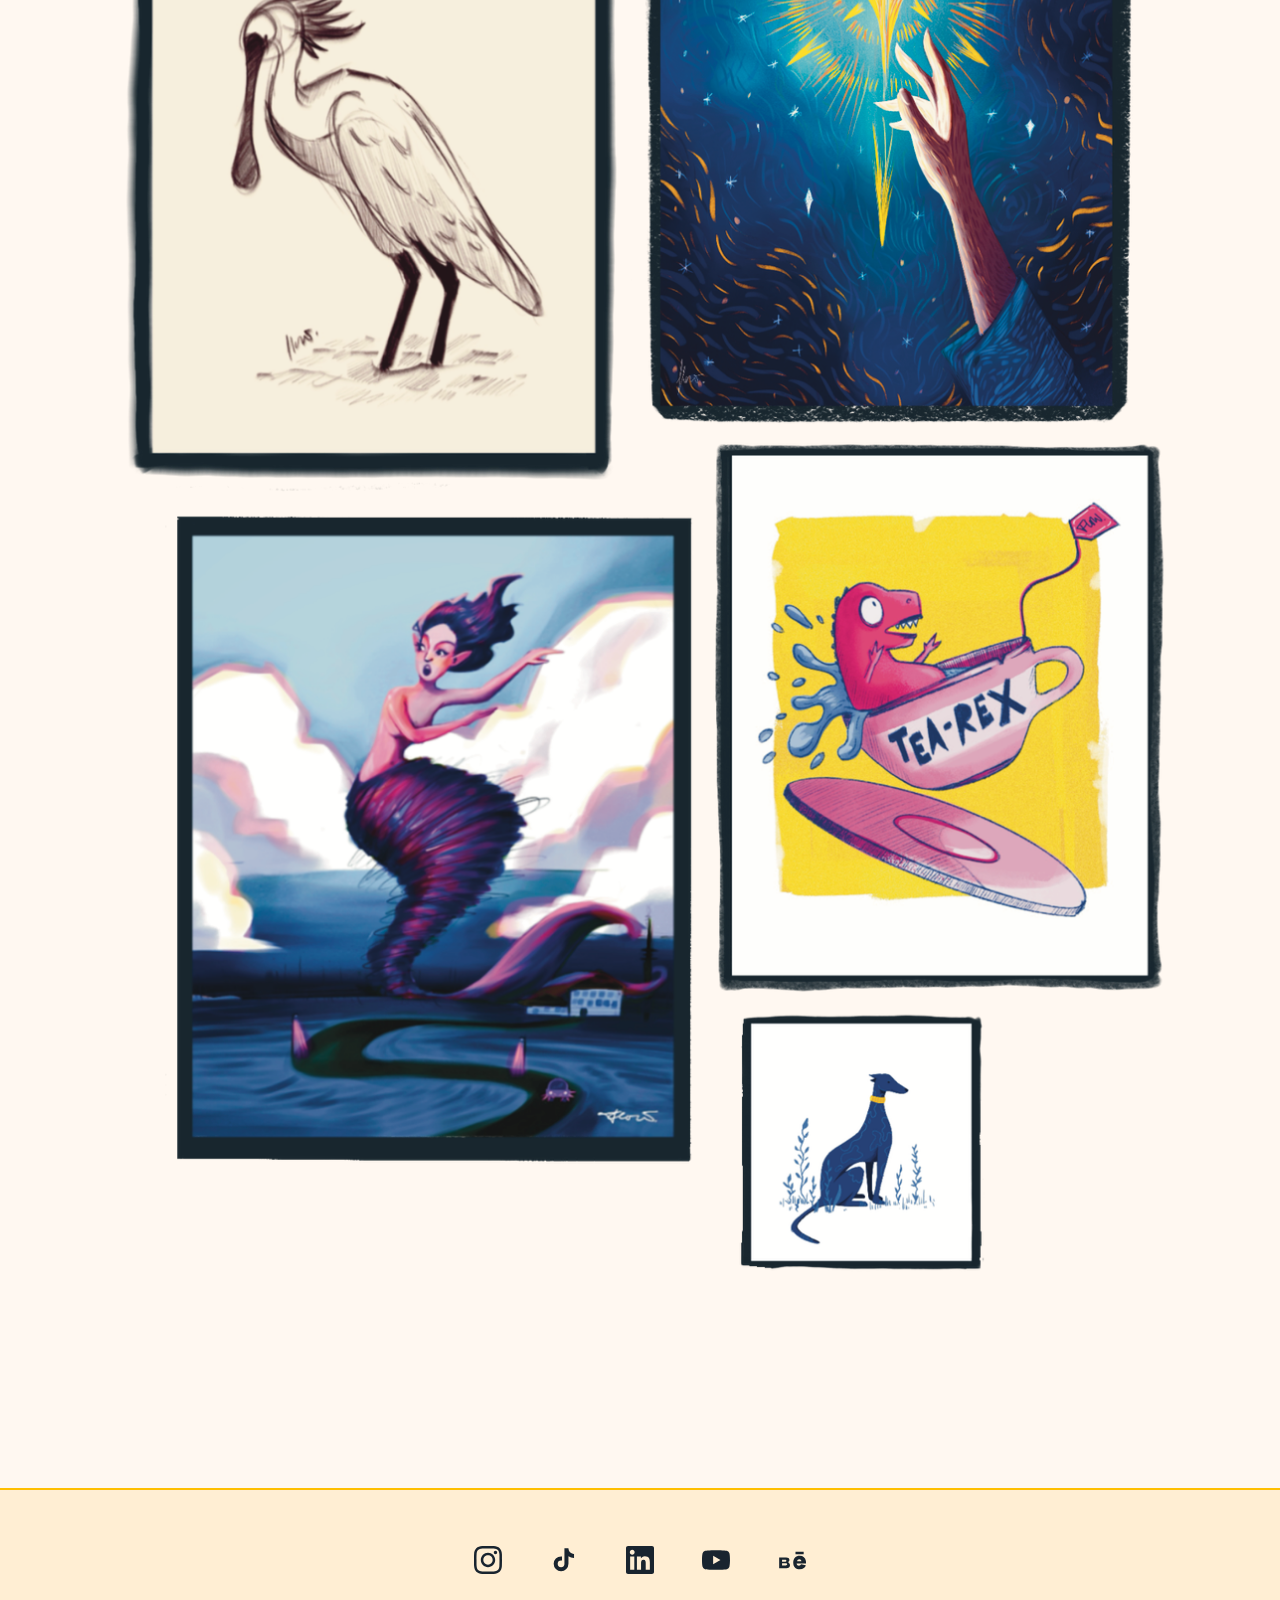
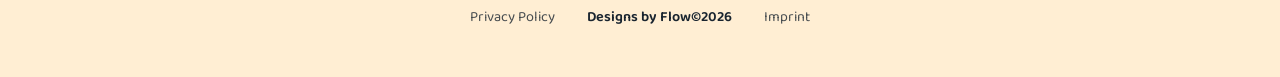
==== commit 1ed97225: "Deploy from draft: d318456a721b7e36a4c7c208abd3ef078ba91145" ====
--- a/index.html
+++ b/index.html
@@ -86,7 +86,7 @@
         <svg xmlns="http://www.w3.org/2000/svg" width="28" height="28" viewBox="0 0 24 24" fill="currentColor"><path d="M23.498 6.186a3.016 3.016 0 0 0-2.122-2.136C19.505 3.545 12 3.545 12 3.545s-7.505 0-9.377.505A3.017 3.017 0 0 0 .502 6.186C0 8.07 0 12 0 12s0 3.93.502 5.814a3.016 3.016 0 0 0 2.122 2.136c1.871.505 9.376.505 9.376.505s7.505 0 9.377-.505a3.015 3.015 0 0 0 2.122-2.136C24 15.93 24 12 24 12s0-3.93-.502-5.814zM9.545 15.568V8.432L15.818 12l-6.273 3.568z"/></svg>
       </a>
       <a href="https://www.behance.net/florianewoodley" title="Behance" aria-label="Behance">
-        <svg xmlns="http://www.w3.org/2000/svg" width="28" height="28" viewBox="0 0 24 24" fill="currentColor"><path d="M6.938 4.503c.702 0 1.34.06 1.92.188.577.13 1.07.33 1.485.61.41.28.733.65.96 1.12.225.47.34 1.05.34 1.73 0 .74-.17 1.36-.507 1.86-.338.5-.837.9-1.502 1.22.906.26 1.576.72 2.022 1.37.448.66.665 1.45.665 2.36 0 .75-.13 1.39-.41 1.93-.28.55-.67 1-.16 1.35-.49.35-1.05.61-1.68.78-.63.17-1.3.25-2.01.25H0V4.49l6.938.013zm-.34 5.65c.585 0 1.063-.14 1.437-.42.374-.28.558-.7.558-1.27 0-.31-.056-.57-.168-.78-.11-.21-.268-.37-.468-.49-.2-.12-.43-.2-.69-.25-.26-.04-.535-.06-.822-.06H3.93v3.27h2.668zm.16 5.9c.317 0 .617-.03.9-.09s.53-.16.742-.31c.21-.14.38-.34.5-.58.12-.24.185-.54.185-.9 0-.72-.2-1.23-.602-1.54-.4-.3-.935-.45-1.6-.45H3.93v3.87h2.828zm9.578-1.44c.317.308.77.463 1.37.463.427 0 .794-.107 1.103-.32.308-.214.497-.443.57-.69h2.31c-.37 1.15-1.01 1.97-1.93 2.46-.92.49-2.01.74-3.27.74-.89 0-1.69-.14-2.4-.43-.71-.29-1.31-.69-1.8-1.21-.49-.52-.87-1.14-1.12-1.87-.26-.72-.39-1.52-.39-2.38 0-.84.13-1.62.4-2.34.27-.72.65-1.34 1.14-1.87.49-.52 1.09-.93 1.79-1.22.7-.29 1.48-.44 2.33-.44.95 0 1.78.18 2.49.55.71.37 1.3.87 1.76 1.5.46.63.8 1.35.99 2.16.19.81.25 1.66.17 2.55h-6.89c0 .68.23 1.31.55 1.62zm2.39-4.42c-.25-.27-.65-.4-1.21-.4-.35 0-.64.06-.87.17-.23.11-.41.25-.56.42-.14.17-.24.35-.3.55-.06.2-.1.38-.11.56h3.58c-.07-.59-.27-1.03-.53-1.3zm-3.44-5.47h4.87v1.17h-4.87V4.72z"/></svg>
+        <svg xmlns="http://www.w3.org/2000/svg" width="28" height="28" viewBox="0 0 24 24" fill="currentColor"><path d="M22 7h-7V5h7v2zm1.726 10c-.442 1.297-2.029 3-5.101 3-3.074 0-5.564-1.729-5.564-5.675 0-3.91 2.325-5.92 5.466-5.92 3.082 0 4.964 1.782 5.375 4.426.078.506.109 1.188.095 2.14H15.97c.13 1.2.836 1.9 1.962 1.9.954 0 1.538-.478 1.822-1.131l3.972.765zm-5.478-5.592c-1.027 0-1.678.645-1.818 1.624h3.594c-.115-.998-.73-1.624-1.776-1.624zM8.957 13.412c.499-.242.842-.692.842-1.41 0-1.401-1.13-2.118-2.773-2.118H1v9.233h6.271c1.787 0 3.018-.89 3.018-2.564 0-.99-.5-1.748-1.332-2.141zM3.493 11.73h2.656c.61 0 1.003.33 1.003.88 0 .591-.427.868-1.003.868H3.493V11.73zm3.23 5.01H3.493v-1.99h3.23c.704 0 1.15.355 1.15.985 0 .617-.446 1.005-1.15 1.005z"/></svg>
       </a>
     </div>
     <div class="footer-legal">
--- a/css/styles.css
+++ b/css/styles.css
@@ -1389,7 +1389,7 @@
 }
 
 .hero-artwork img {
-  max-width: min(520px, 80vw);
+  max-width: min(1200px, 95vw);
   height: auto;
   display: block;
 }
@@ -1732,10 +1732,22 @@
 
   .contact-section {
     padding: var(--space-xl) var(--space-md);
+    overflow-x: hidden;
+  }
+
+  .contact-heading {
+    white-space: normal;
+    font-size: clamp(2rem, 10vw, 3rem);
   }
 
   .form-row {
     grid-template-columns: 1fr;
+  }
+
+  .form-group input,
+  .form-group textarea {
+    width: 100%;
+    max-width: 100%;
   }
 }
 
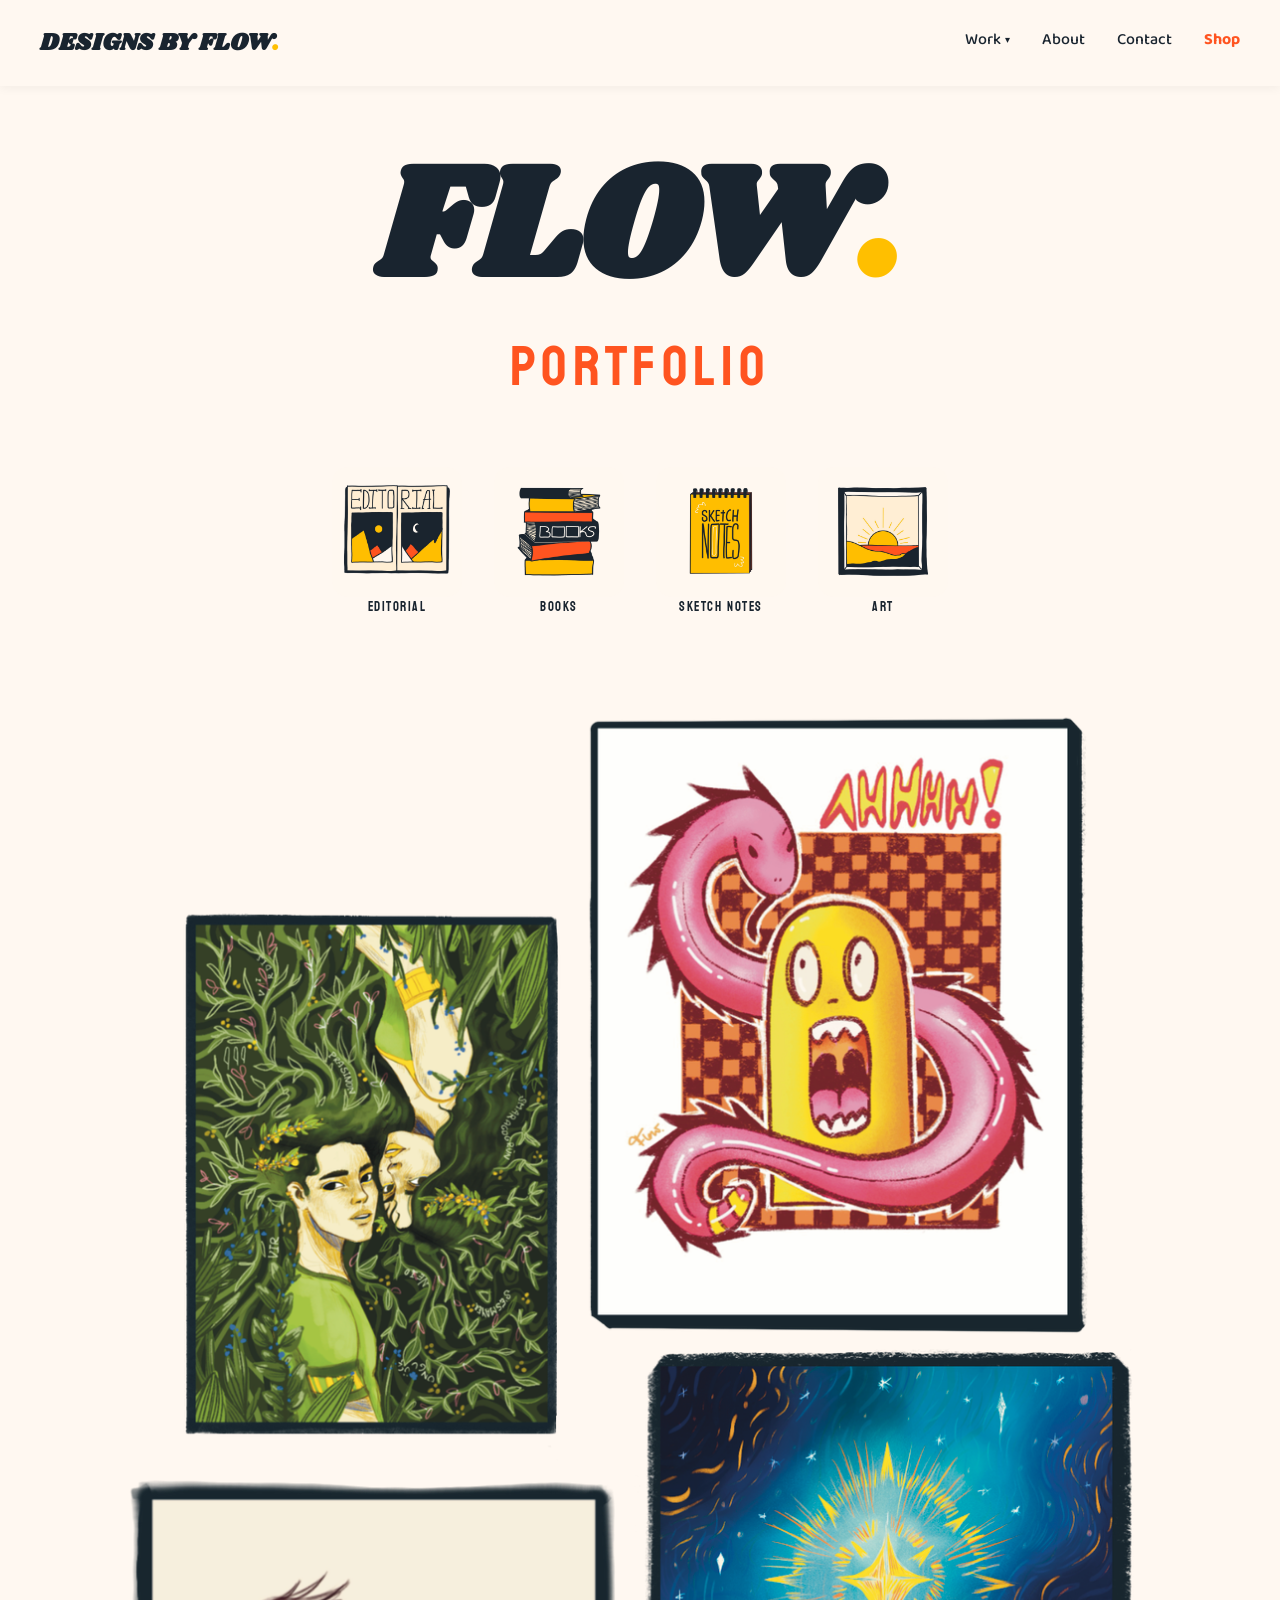
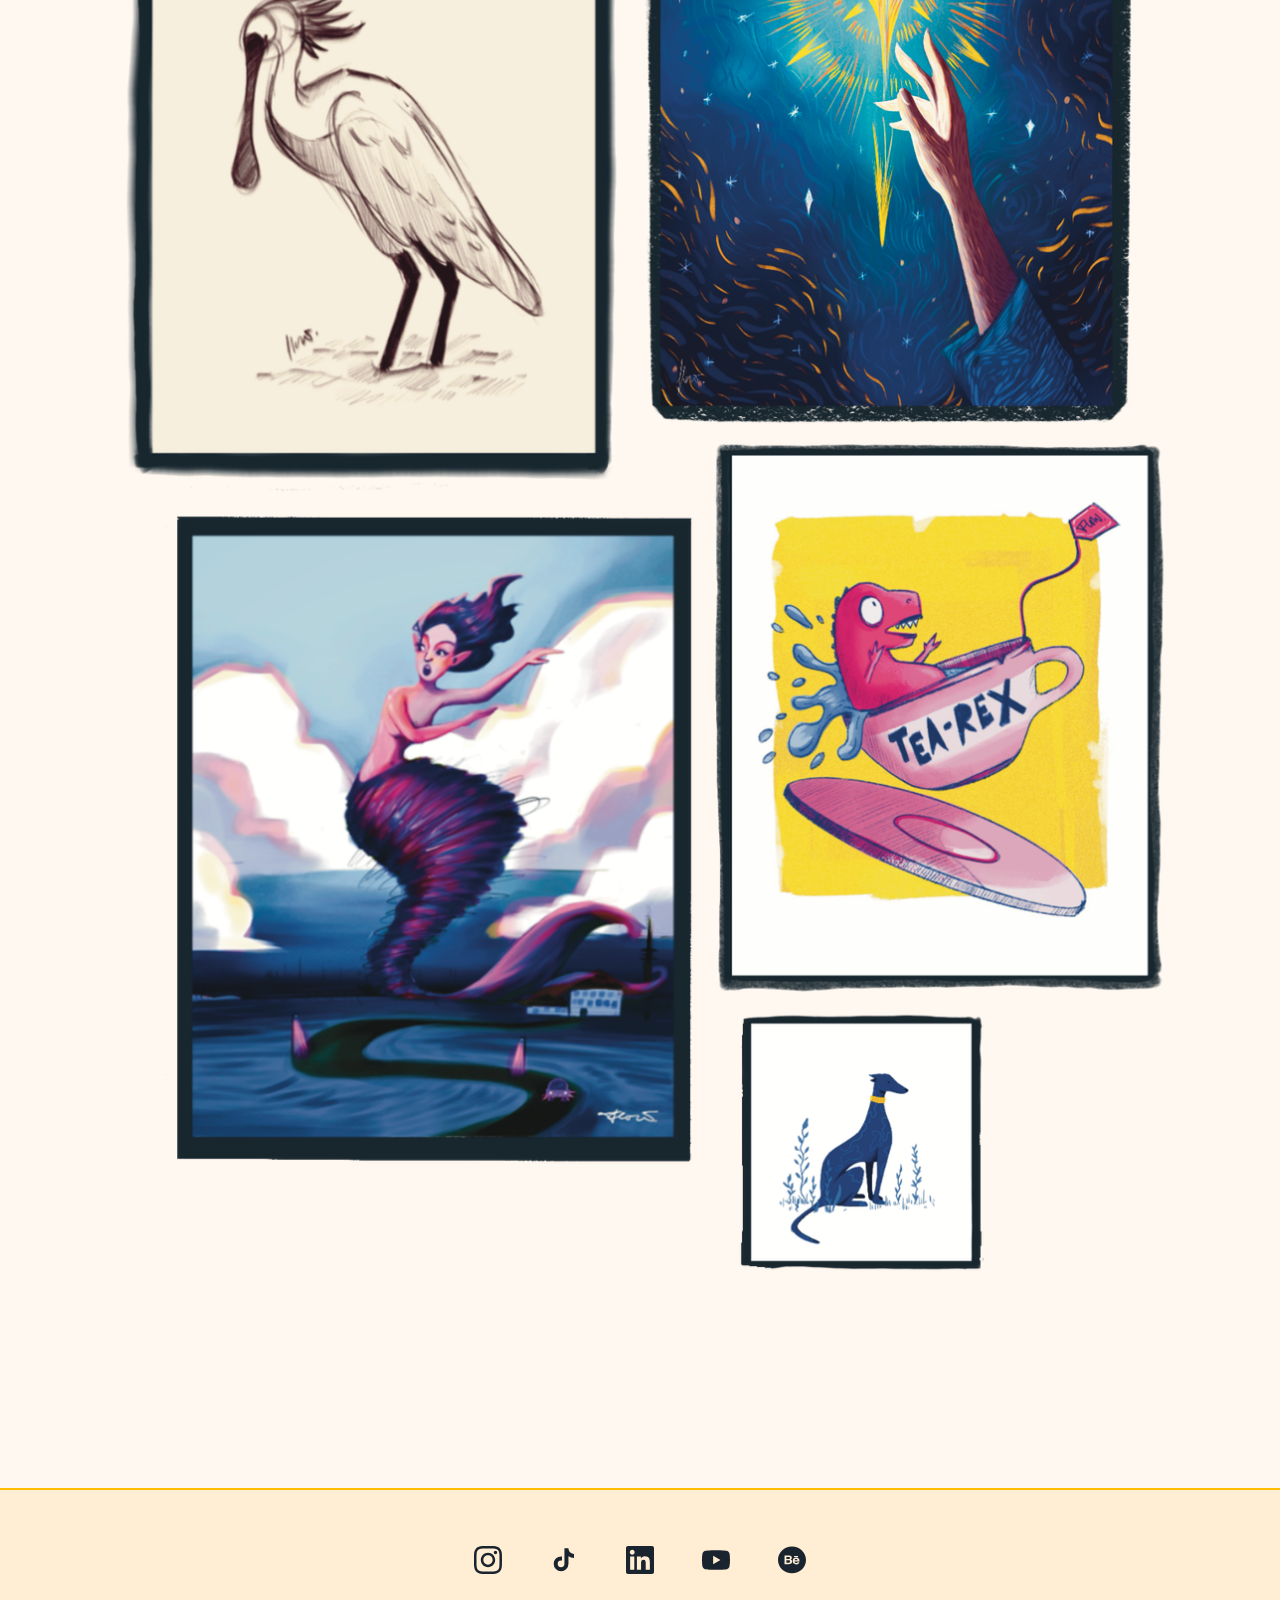
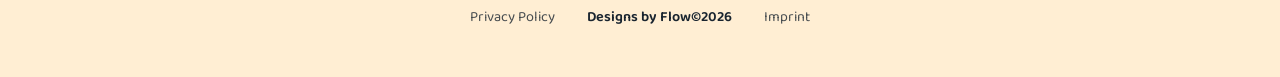
==== commit b82dc51c: "Deploy from draft: 81676d13d49484c630a7f6874d82eacb8cb45383" ====
--- a/index.html
+++ b/index.html
@@ -2,6 +2,11 @@
 <html lang="en">
 <head>
   <meta charset="UTF-8">
+  <link rel="icon" type="image/svg+xml" href="assets/favicon.svg">
+  <link rel="icon" type="image/x-icon" href="favicon.ico">
+  <link rel="icon" type="image/png" sizes="32x32" href="assets/favicon-32.png">
+  <link rel="icon" type="image/png" sizes="16x16" href="assets/favicon-16.png">
+  <link rel="apple-touch-icon" sizes="180x180" href="assets/apple-touch-icon.png">
   <meta name="viewport" content="width=device-width, initial-scale=1.0">
   <meta name="description" content="Designs by Flow — editorial work, book illustration, sketchnotes, and personal art.">
   <meta property="og:title" content="Designs by Flow">
@@ -86,7 +91,7 @@
         <svg xmlns="http://www.w3.org/2000/svg" width="28" height="28" viewBox="0 0 24 24" fill="currentColor"><path d="M23.498 6.186a3.016 3.016 0 0 0-2.122-2.136C19.505 3.545 12 3.545 12 3.545s-7.505 0-9.377.505A3.017 3.017 0 0 0 .502 6.186C0 8.07 0 12 0 12s0 3.93.502 5.814a3.016 3.016 0 0 0 2.122 2.136c1.871.505 9.376.505 9.376.505s7.505 0 9.377-.505a3.015 3.015 0 0 0 2.122-2.136C24 15.93 24 12 24 12s0-3.93-.502-5.814zM9.545 15.568V8.432L15.818 12l-6.273 3.568z"/></svg>
       </a>
       <a href="https://www.behance.net/florianewoodley" title="Behance" aria-label="Behance">
-        <svg xmlns="http://www.w3.org/2000/svg" width="28" height="28" viewBox="0 0 24 24" fill="currentColor"><path d="M22 7h-7V5h7v2zm1.726 10c-.442 1.297-2.029 3-5.101 3-3.074 0-5.564-1.729-5.564-5.675 0-3.91 2.325-5.92 5.466-5.92 3.082 0 4.964 1.782 5.375 4.426.078.506.109 1.188.095 2.14H15.97c.13 1.2.836 1.9 1.962 1.9.954 0 1.538-.478 1.822-1.131l3.972.765zm-5.478-5.592c-1.027 0-1.678.645-1.818 1.624h3.594c-.115-.998-.73-1.624-1.776-1.624zM8.957 13.412c.499-.242.842-.692.842-1.41 0-1.401-1.13-2.118-2.773-2.118H1v9.233h6.271c1.787 0 3.018-.89 3.018-2.564 0-.99-.5-1.748-1.332-2.141zM3.493 11.73h2.656c.61 0 1.003.33 1.003.88 0 .591-.427.868-1.003.868H3.493V11.73zm3.23 5.01H3.493v-1.99h3.23c.704 0 1.15.355 1.15.985 0 .617-.446 1.005-1.15 1.005z"/></svg>
+        <svg xmlns="http://www.w3.org/2000/svg" width="28" height="28" viewBox="0 0 48 46" fill="currentColor"><path d="M24 0C37.2547 0 47.9998 10.2436 48 22.8799C48 35.5163 37.2548 45.7607 24 45.7607C10.7452 45.7607 0 35.5163 0 22.8799C0.000239765 10.2436 10.7453 0 24 0ZM30.9883 18.8369C29.2741 18.837 27.8818 19.3474 26.8057 20.3623C25.7325 21.3802 25.1953 22.8431 25.1953 24.75C25.1954 26.7824 25.7882 28.2516 26.9814 29.1533C28.169 30.0565 29.5437 30.5068 31.1016 30.5068C32.9875 30.5068 34.4553 29.9721 35.5029 28.9033C36.1742 28.2295 36.553 27.5652 36.6357 26.9141H33.5127C33.3321 27.2368 33.1212 27.4893 32.8818 27.6719C32.4469 28.0072 31.8793 28.1758 31.1855 28.1758C30.5264 28.1758 29.9646 28.0368 29.498 27.7607C28.7276 27.3176 28.3246 26.5431 28.2734 25.4404H36.7969C36.8104 24.4906 36.7771 23.7598 36.6943 23.2559C36.5528 22.3939 36.2428 21.6354 35.7598 20.9814C35.23 20.2397 34.5574 19.6961 33.7402 19.3535C32.9244 19.0095 32.0073 18.8369 30.9883 18.8369ZM11.2002 30.1318H18.3281C19.1318 30.1318 19.8757 30.0671 20.5635 29.9326C21.2513 29.7967 21.8464 29.5484 22.3506 29.1846C22.799 28.8675 23.1718 28.4765 23.4697 28.0137C23.9408 27.3144 24.1758 26.5235 24.1758 25.6416C24.1758 24.7867 23.9698 24.0593 23.5605 23.4619C23.1466 22.8631 22.5382 22.4249 21.7314 22.1475C22.2628 21.8926 22.6645 21.6094 22.9385 21.3008C23.4277 20.7487 23.6699 20.0168 23.6699 19.1094C23.6699 18.2276 23.4284 17.4716 22.9453 16.8389C22.14 15.8083 20.7744 15.2808 18.8447 15.2539H11.2002V30.1318ZM27.5586 17.7988H34.3379V15.9473H27.5586V17.7988Z"/><path d="M18.2489 23.582C18.9261 23.5877 19.4546 23.6726 19.8309 23.834C20.5035 24.1242 20.8377 24.655 20.8377 25.4307C20.8377 26.345 20.4915 26.9625 19.7977 27.2881C19.4169 27.4622 18.8805 27.5498 18.1942 27.5498H14.3533V23.582H18.2489ZM30.9901 21.21C31.7124 21.21 32.3159 21.407 32.8065 21.8018C33.2911 22.1996 33.5652 22.7775 33.6209 23.542H28.3485C28.4598 22.8258 28.732 22.2579 29.1639 21.8389C29.5959 21.4198 30.2074 21.21 30.9901 21.21ZM17.7967 17.8369C18.5537 17.8369 19.1771 17.9151 19.6678 18.0693C20.2337 18.293 20.5174 18.7502 20.5174 19.4453C20.5174 20.0681 20.3013 20.5037 19.8739 20.75C19.4435 20.9962 18.8855 21.1201 18.201 21.1201H14.3533V17.8369H17.7967Z"/></svg>
       </a>
     </div>
     <div class="footer-legal">
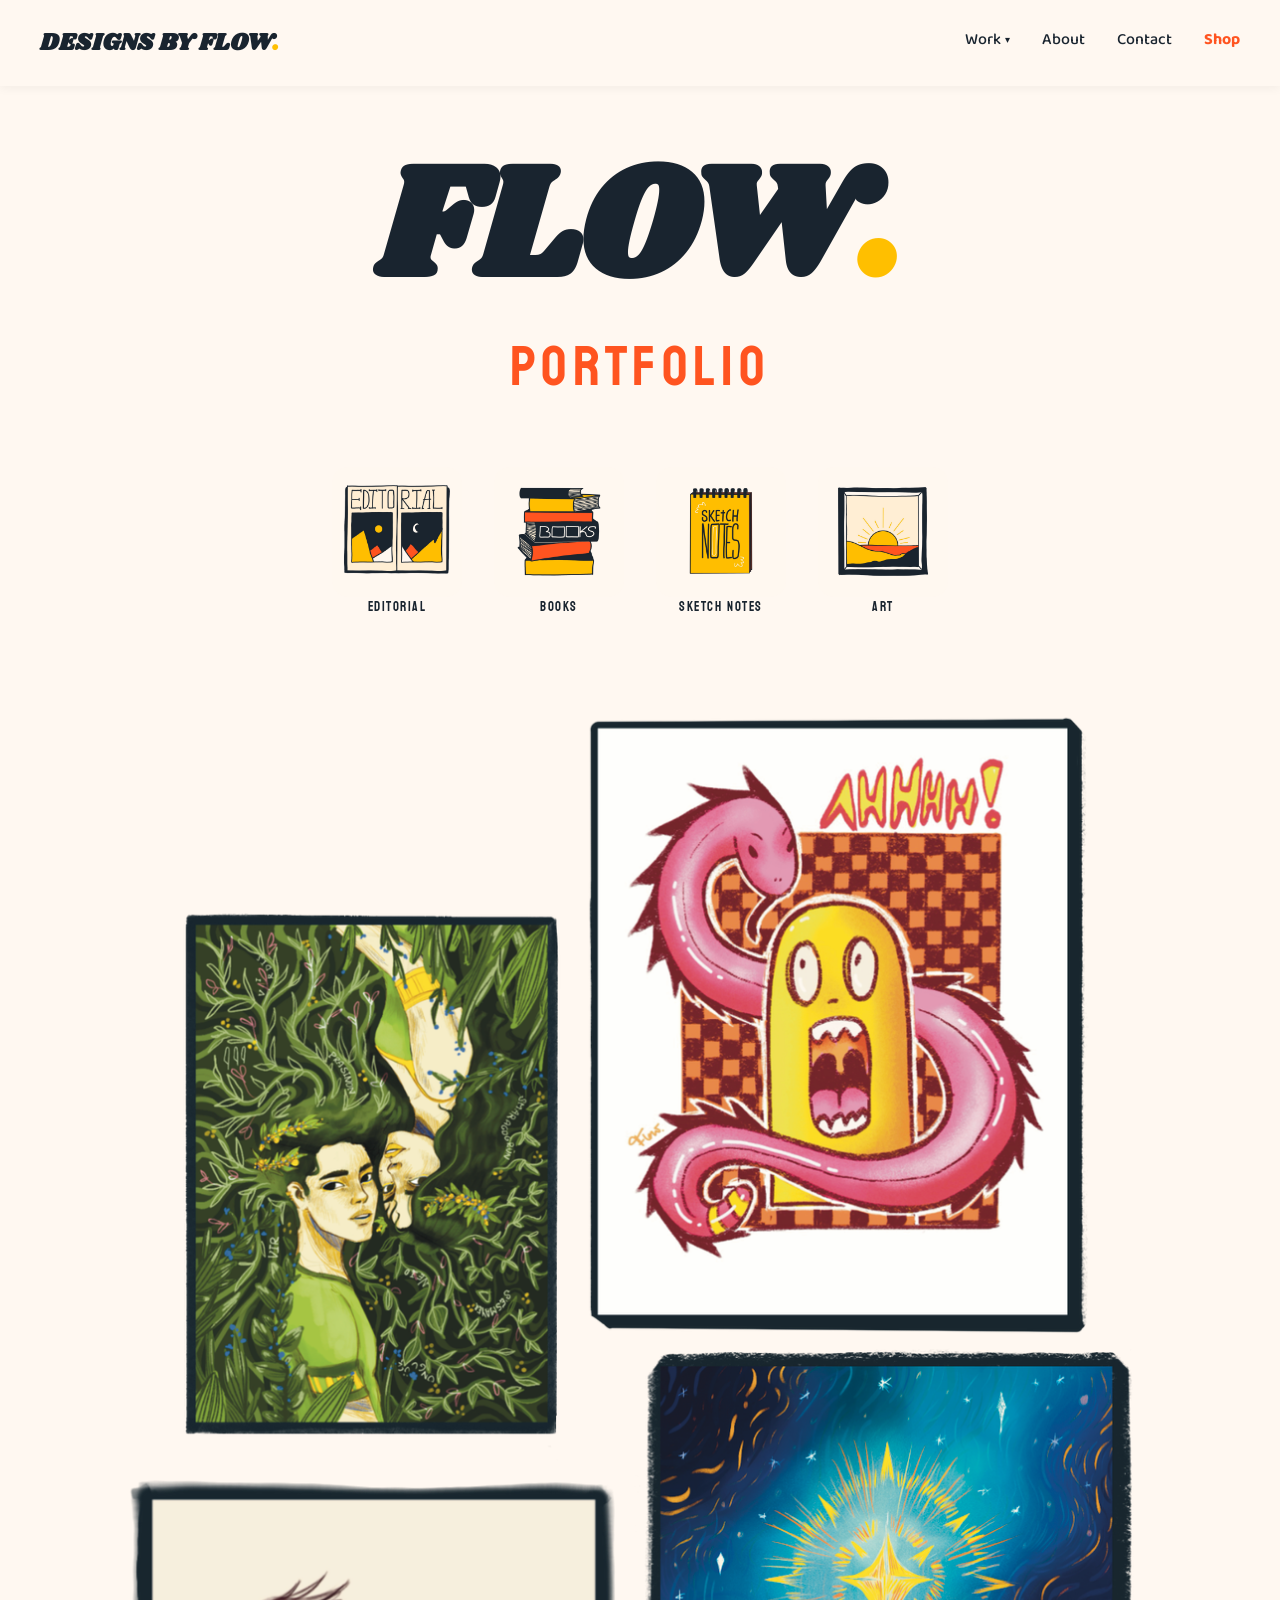
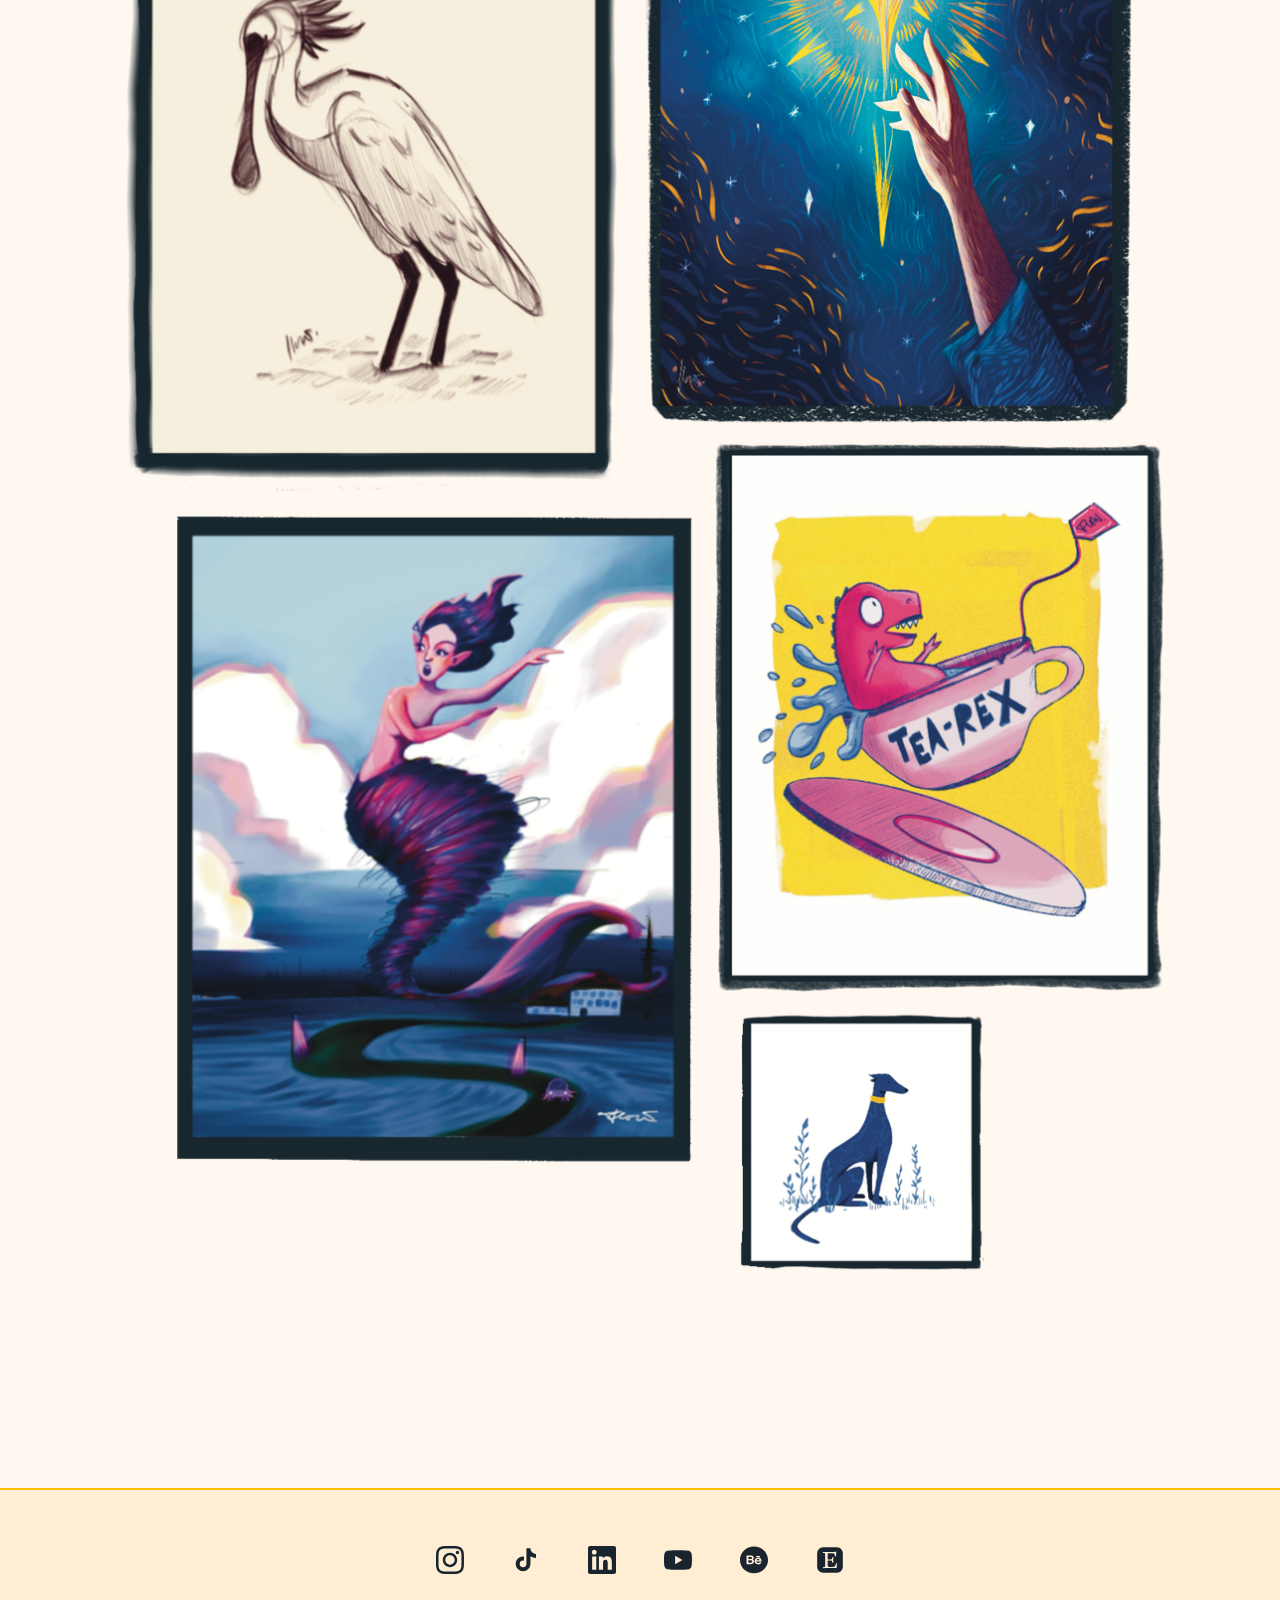
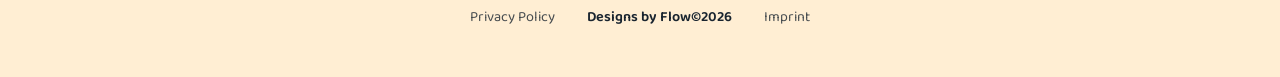
==== commit d4b95e62: "Deploy from draft: 70667507bd736ad5f838cd85e66418b49dbf67d6" ====
--- a/index.html
+++ b/index.html
@@ -78,7 +78,7 @@
   <!-- FOOTER -->
   <footer class="simple">
     <div class="social-links">
-      <a href="https://www.instagram.com/flow.illustration/" title="Instagram" aria-label="Instagram">
+      <a href="https://www.instagram.com/designsbyflow_/" title="Instagram" aria-label="Instagram">
         <svg xmlns="http://www.w3.org/2000/svg" width="28" height="28" viewBox="0 0 24 24" fill="currentColor"><path d="M12 2.163c3.204 0 3.584.012 4.85.07 3.252.148 4.771 1.691 4.919 4.919.058 1.265.069 1.645.069 4.849 0 3.205-.012 3.584-.069 4.849-.149 3.225-1.664 4.771-4.919 4.919-1.266.058-1.644.07-4.85.07-3.204 0-3.584-.012-4.849-.07-3.26-.149-4.771-1.699-4.919-4.92-.058-1.265-.07-1.644-.07-4.849 0-3.204.013-3.583.07-4.849.149-3.227 1.664-4.771 4.919-4.919 1.266-.057 1.645-.069 4.849-.069zm0-2.163c-3.259 0-3.667.014-4.947.072-4.358.2-6.78 2.618-6.98 6.98-.059 1.281-.073 1.689-.073 4.948 0 3.259.014 3.668.072 4.948.2 4.358 2.618 6.78 6.98 6.98 1.281.058 1.689.072 4.948.072 3.259 0 3.668-.014 4.948-.072 4.354-.2 6.782-2.618 6.979-6.98.059-1.28.073-1.689.073-4.948 0-3.259-.014-3.667-.072-4.947-.196-4.354-2.617-6.78-6.979-6.98-1.281-.059-1.69-.073-4.949-.073zm0 5.838c-3.403 0-6.162 2.759-6.162 6.162s2.759 6.163 6.162 6.163 6.162-2.759 6.162-6.163c0-3.403-2.759-6.162-6.162-6.162zm0 10.162c-2.209 0-4-1.79-4-4 0-2.209 1.791-4 4-4s4 1.791 4 4c0 2.21-1.791 4-4 4zm6.406-11.845c-.796 0-1.441.645-1.441 1.44s.645 1.44 1.441 1.44c.795 0 1.439-.645 1.439-1.44s-.644-1.44-1.439-1.44z"/></svg>
       </a>
       <a href="https://www.tiktok.com/@designsbyflow" title="TikTok" aria-label="TikTok">
@@ -87,11 +87,14 @@
       <a href="https://www.linkedin.com/in/floriane-woodley-155141301/" title="LinkedIn" aria-label="LinkedIn">
         <svg xmlns="http://www.w3.org/2000/svg" width="28" height="28" viewBox="0 0 24 24" fill="currentColor"><path d="M20.447 20.452h-3.554v-5.569c0-1.328-.027-3.037-1.852-3.037-1.853 0-2.136 1.445-2.136 2.939v5.667H9.351V9h3.414v1.561h.046c.477-.9 1.637-1.85 3.37-1.85 3.601 0 4.267 2.37 4.267 5.455v6.286zM5.337 7.433c-1.144 0-2.063-.926-2.063-2.065 0-1.138.92-2.063 2.063-2.063 1.14 0 2.064.925 2.064 2.063 0 1.139-.925 2.065-2.064 2.065zm1.782 13.019H3.555V9h3.564v11.452zM22.225 0H1.771C.792 0 0 .774 0 1.729v20.542C0 23.227.792 24 1.771 24h20.451C23.2 24 24 23.227 24 22.271V1.729C24 .774 23.2 0 22.222 0h.003z"/></svg>
       </a>
-      <a href="https://www.youtube.com/@flow.illustration" title="YouTube" aria-label="YouTube">
+      <a href="https://www.youtube.com/@designsbyflow" title="YouTube" aria-label="YouTube">
         <svg xmlns="http://www.w3.org/2000/svg" width="28" height="28" viewBox="0 0 24 24" fill="currentColor"><path d="M23.498 6.186a3.016 3.016 0 0 0-2.122-2.136C19.505 3.545 12 3.545 12 3.545s-7.505 0-9.377.505A3.017 3.017 0 0 0 .502 6.186C0 8.07 0 12 0 12s0 3.93.502 5.814a3.016 3.016 0 0 0 2.122 2.136c1.871.505 9.376.505 9.376.505s7.505 0 9.377-.505a3.015 3.015 0 0 0 2.122-2.136C24 15.93 24 12 24 12s0-3.93-.502-5.814zM9.545 15.568V8.432L15.818 12l-6.273 3.568z"/></svg>
       </a>
       <a href="https://www.behance.net/florianewoodley" title="Behance" aria-label="Behance">
         <svg xmlns="http://www.w3.org/2000/svg" width="28" height="28" viewBox="0 0 48 46" fill="currentColor"><path d="M24 0C37.2547 0 47.9998 10.2436 48 22.8799C48 35.5163 37.2548 45.7607 24 45.7607C10.7452 45.7607 0 35.5163 0 22.8799C0.000239765 10.2436 10.7453 0 24 0ZM30.9883 18.8369C29.2741 18.837 27.8818 19.3474 26.8057 20.3623C25.7325 21.3802 25.1953 22.8431 25.1953 24.75C25.1954 26.7824 25.7882 28.2516 26.9814 29.1533C28.169 30.0565 29.5437 30.5068 31.1016 30.5068C32.9875 30.5068 34.4553 29.9721 35.5029 28.9033C36.1742 28.2295 36.553 27.5652 36.6357 26.9141H33.5127C33.3321 27.2368 33.1212 27.4893 32.8818 27.6719C32.4469 28.0072 31.8793 28.1758 31.1855 28.1758C30.5264 28.1758 29.9646 28.0368 29.498 27.7607C28.7276 27.3176 28.3246 26.5431 28.2734 25.4404H36.7969C36.8104 24.4906 36.7771 23.7598 36.6943 23.2559C36.5528 22.3939 36.2428 21.6354 35.7598 20.9814C35.23 20.2397 34.5574 19.6961 33.7402 19.3535C32.9244 19.0095 32.0073 18.8369 30.9883 18.8369ZM11.2002 30.1318H18.3281C19.1318 30.1318 19.8757 30.0671 20.5635 29.9326C21.2513 29.7967 21.8464 29.5484 22.3506 29.1846C22.799 28.8675 23.1718 28.4765 23.4697 28.0137C23.9408 27.3144 24.1758 26.5235 24.1758 25.6416C24.1758 24.7867 23.9698 24.0593 23.5605 23.4619C23.1466 22.8631 22.5382 22.4249 21.7314 22.1475C22.2628 21.8926 22.6645 21.6094 22.9385 21.3008C23.4277 20.7487 23.6699 20.0168 23.6699 19.1094C23.6699 18.2276 23.4284 17.4716 22.9453 16.8389C22.14 15.8083 20.7744 15.2808 18.8447 15.2539H11.2002V30.1318ZM27.5586 17.7988H34.3379V15.9473H27.5586V17.7988Z"/><path d="M18.2489 23.582C18.9261 23.5877 19.4546 23.6726 19.8309 23.834C20.5035 24.1242 20.8377 24.655 20.8377 25.4307C20.8377 26.345 20.4915 26.9625 19.7977 27.2881C19.4169 27.4622 18.8805 27.5498 18.1942 27.5498H14.3533V23.582H18.2489ZM30.9901 21.21C31.7124 21.21 32.3159 21.407 32.8065 21.8018C33.2911 22.1996 33.5652 22.7775 33.6209 23.542H28.3485C28.4598 22.8258 28.732 22.2579 29.1639 21.8389C29.5959 21.4198 30.2074 21.21 30.9901 21.21ZM17.7967 17.8369C18.5537 17.8369 19.1771 17.9151 19.6678 18.0693C20.2337 18.293 20.5174 18.7502 20.5174 19.4453C20.5174 20.0681 20.3013 20.5037 19.8739 20.75C19.4435 20.9962 18.8855 21.1201 18.201 21.1201H14.3533V17.8369H17.7967Z"/></svg>
+      </a>
+      <a href="https://www.etsy.com/shop/DesignsByFlowShop" title="Etsy" aria-label="Etsy">
+        <svg xmlns="http://www.w3.org/2000/svg" width="28" height="28" viewBox="0 0 24 24" fill="none"><rect x="1" y="1" width="22" height="22" rx="5" fill="currentColor"/><g transform="translate(5,5) scale(0.5833)"><path d="M8.559 2.445c0-.325.033-.52.59-.52h7.465c1.3 0 2.02 1.11 2.54 3.193l.42 1.666h1.27c.23-4.728.43-6.784.43-6.784s-3.196.36-5.09.36H6.635L1.521.196v1.37l1.725.326c1.21.24 1.5.496 1.6 1.606 0 0 .11 3.27.11 8.64 0 5.385-.09 8.61-.09 8.61 0 .973-.39 1.333-1.59 1.573l-1.722.33V24l5.13-.165h8.55c1.935 0 6.39.165 6.39.165.105-1.17.75-6.48.855-7.064h-1.2l-1.284 2.91c-1.005 2.28-2.476 2.445-4.11 2.445h-4.906c-1.63 0-2.415-.64-2.415-2.05V12.8s3.62 0 4.79.096c.912.064 1.463.325 1.76 1.598l.39 1.695h1.41l-.09-4.278.192-4.305h-1.391l-.45 1.89c-.283 1.244-.48 1.47-1.754 1.6-1.666.17-4.815.14-4.815.14V2.45h-.05z" fill="#FFEED3"/></g></svg>
       </a>
     </div>
     <div class="footer-legal">
--- a/css/styles.css
+++ b/css/styles.css
@@ -163,6 +163,11 @@
 }
 
 .project p a {
+  color: var(--accent);
+}
+
+/* Links inside book page text (e.g. contact links) */
+.editorial-hero-text a {
   color: var(--accent);
 }
 
@@ -872,25 +877,9 @@
   margin-top: var(--space-lg);
 }
 
-/* Both columns end at the same horizontal line:
-   the grid stretches both cols to equal height, and the last
-   image in each col expands (with object-fit: cover) to fill
-   whatever space remains. */
-.book-col-grid--balanced {
-  align-items: stretch;
-}
-
-.book-col-grid--balanced .book-col {
-  height: 100%;
-}
-
-.book-col-grid--balanced .book-col img:last-child {
-  flex: 1;
-  height: 0;        /* lets flex-grow control the height */
-  min-height: 120px;
-  object-fit: cover;
-  object-position: center;
-}
+/* Columns are no longer force-stretched to match height — each image
+   keeps its natural size, so the two columns may end at slightly
+   different heights. */
 
 /* — Project sections (Book Cover, Icon Library, Children's Book) — */
 .book-section {
@@ -1467,14 +1456,21 @@
 }
 
 .coming-soon-text {
-  font-family: var(--font-subheading);
-  font-size: clamp(1.5rem, 5vw, 2.8rem);
+  font-family: var(--font-body);
+  font-size: clamp(1.1rem, 2.5vw, 1.4rem);
+  color: var(--text);
+  margin: 0;
+  max-width: 560px;
+  line-height: 1.5;
+}
+
+.coming-soon-cta {
+  margin-top: var(--space-lg);
+}
+
+.coming-soon-text a {
   color: var(--accent);
-  letter-spacing: 0.05em;
-  text-transform: uppercase;
-  margin: 0;
-  max-width: none;
-  line-height: 1.3;
+  text-decoration: underline;
 }
 
 /* ===== SIMPLE FOOTER ===== */
@@ -1711,7 +1707,6 @@
 
 /* ===== ABOUT CLOSING LINE ===== */
 .about-closing {
-  font-family: 'Bayon', sans-serif;
   line-height: 1.4;
   margin-top: 1.5em;
 }
@@ -1794,3 +1789,172 @@
   white-space: nowrap;
   border-width: 0;
 }
+
+
+/* ===== BOOK PAGE — ICON INDEX ===== */
+.book-index-hero {
+  margin-bottom: var(--space-lg);
+}
+
+.book-index-hero .display-heading {
+  font-size: clamp(2.5rem, 6vw, 4.5rem);
+  text-align: left;
+  margin-top: 0;
+  margin-bottom: var(--space-md);
+}
+
+.book-index-intro {
+  max-width: 100ch;
+  margin-top: 0;
+}
+
+.book-icon-grid {
+  display: grid;
+  grid-template-columns: repeat(3, 1fr);
+  gap: var(--space-xl) var(--space-lg);
+  padding: 0;
+  margin: var(--space-2xl) 0 var(--space-2xl);
+}
+
+/* Books page hero: no extra section padding below, so the icons sit close to the text */
+.book-hero {
+  padding-bottom: 0;
+  margin-bottom: 0;
+}
+
+.book-icon {
+  display: block;
+  color: var(--text);
+  text-decoration: none;
+  text-align: center;
+}
+
+.book-icon-image {
+  aspect-ratio: 3 / 4;
+  overflow: hidden;
+  border-radius: var(--radius-md);
+  box-shadow: 0 5px 20px rgba(0, 0, 0, 0.08);
+}
+
+.book-icon-image img {
+  width: 100%;
+  height: 100%;
+  object-fit: cover;
+  object-position: center;
+  display: block;
+  transition: transform 0.2s ease;
+}
+
+.book-icon:hover .book-icon-image img {
+  transform: scale(1.03);
+}
+
+.book-icon-title {
+  display: block;
+  margin-top: var(--space-sm);
+  font-family: var(--font-subheading);
+  font-size: clamp(1.25rem, 2.5vw, 1.6rem);
+  text-transform: uppercase;
+  transition: color 0.3s ease;
+}
+
+.book-icon:hover .book-icon-title,
+.book-icon:focus-visible .book-icon-title {
+  color: var(--accent);
+}
+
+@media (max-width: 768px) {
+  .book-icon-grid {
+    grid-template-columns: 1fr;
+    max-width: 320px;
+    margin-left: auto;
+    margin-right: auto;
+  }
+}
+
+/* Back link on individual book project pages */
+.back-link {
+  display: inline-block;
+  margin-top: var(--space-lg);
+  margin-bottom: 0;
+  font-family: var(--font-subheading);
+  color: var(--accent);
+  text-decoration: none;
+}
+
+.back-link:hover {
+  text-decoration: underline;
+}
+
+
+/* Book pages: the whole cover is always visible, never cropped and never taller than the screen.
+   Desktop (above 1024px): cover sits to the left of the text at 45% width.
+   Tablet and mobile (1024px and below): cover stacks above the text, centred.
+   In both cases the cover keeps its 1275:1800 portrait shape, and its width is capped so its height
+   fits on screen below the header (screen height minus 180px). The box never clips its contents. */
+.book-project-hero .editorial-hero-inner {
+  align-items: flex-start;
+}
+
+.book-project-hero .editorial-hero-image {
+  aspect-ratio: auto;
+  flex: none;
+  overflow: visible;
+  width: min(45%, max(200px, calc((100vh - 180px) * 0.7083)));
+  width: min(45%, max(200px, calc((100svh - 180px) * 0.7083)));
+}
+
+.book-project-hero .editorial-hero-image img {
+  position: relative;
+  inset: auto;
+  width: 100%;
+  height: auto;
+  max-height: none;
+  object-fit: contain;
+  border-radius: var(--radius-md);
+}
+
+@media (max-width: 1024px) {
+  .book-project-hero .editorial-hero-inner {
+    flex-direction: column;
+    align-items: center;
+  }
+
+  .book-project-hero .editorial-hero-image {
+    width: min(100%, max(200px, calc((100vh - 180px) * 0.7083)));
+    width: min(100%, max(200px, calc((100svh - 180px) * 0.7083)));
+    margin-left: auto;
+    margin-right: auto;
+  }
+
+  .book-project-hero .editorial-hero-content {
+    width: 100%;
+  }
+}
+
+/* Project pages: bring the image grid up under the hero */
+.book-project-hero {
+  padding-top: var(--space-sm);
+  padding-bottom: 0;
+  margin-bottom: 0;
+}
+
+.book-project-hero + .book-section {
+  margin-top: var(--space-lg);
+}
+
+/* Row-based two-column gallery: images share a row, so both columns end on the same line */
+.book-col-grid--rows {
+  display: grid;
+  grid-template-columns: 1fr 1fr;
+  gap: var(--space-md);
+  align-items: start;
+}
+.book-col-grid--rows .book-wide {
+  grid-column: 1 / -1;
+}
+@media (max-width: 768px) {
+  .book-col-grid--rows {
+    grid-template-columns: 1fr;
+  }
+}
